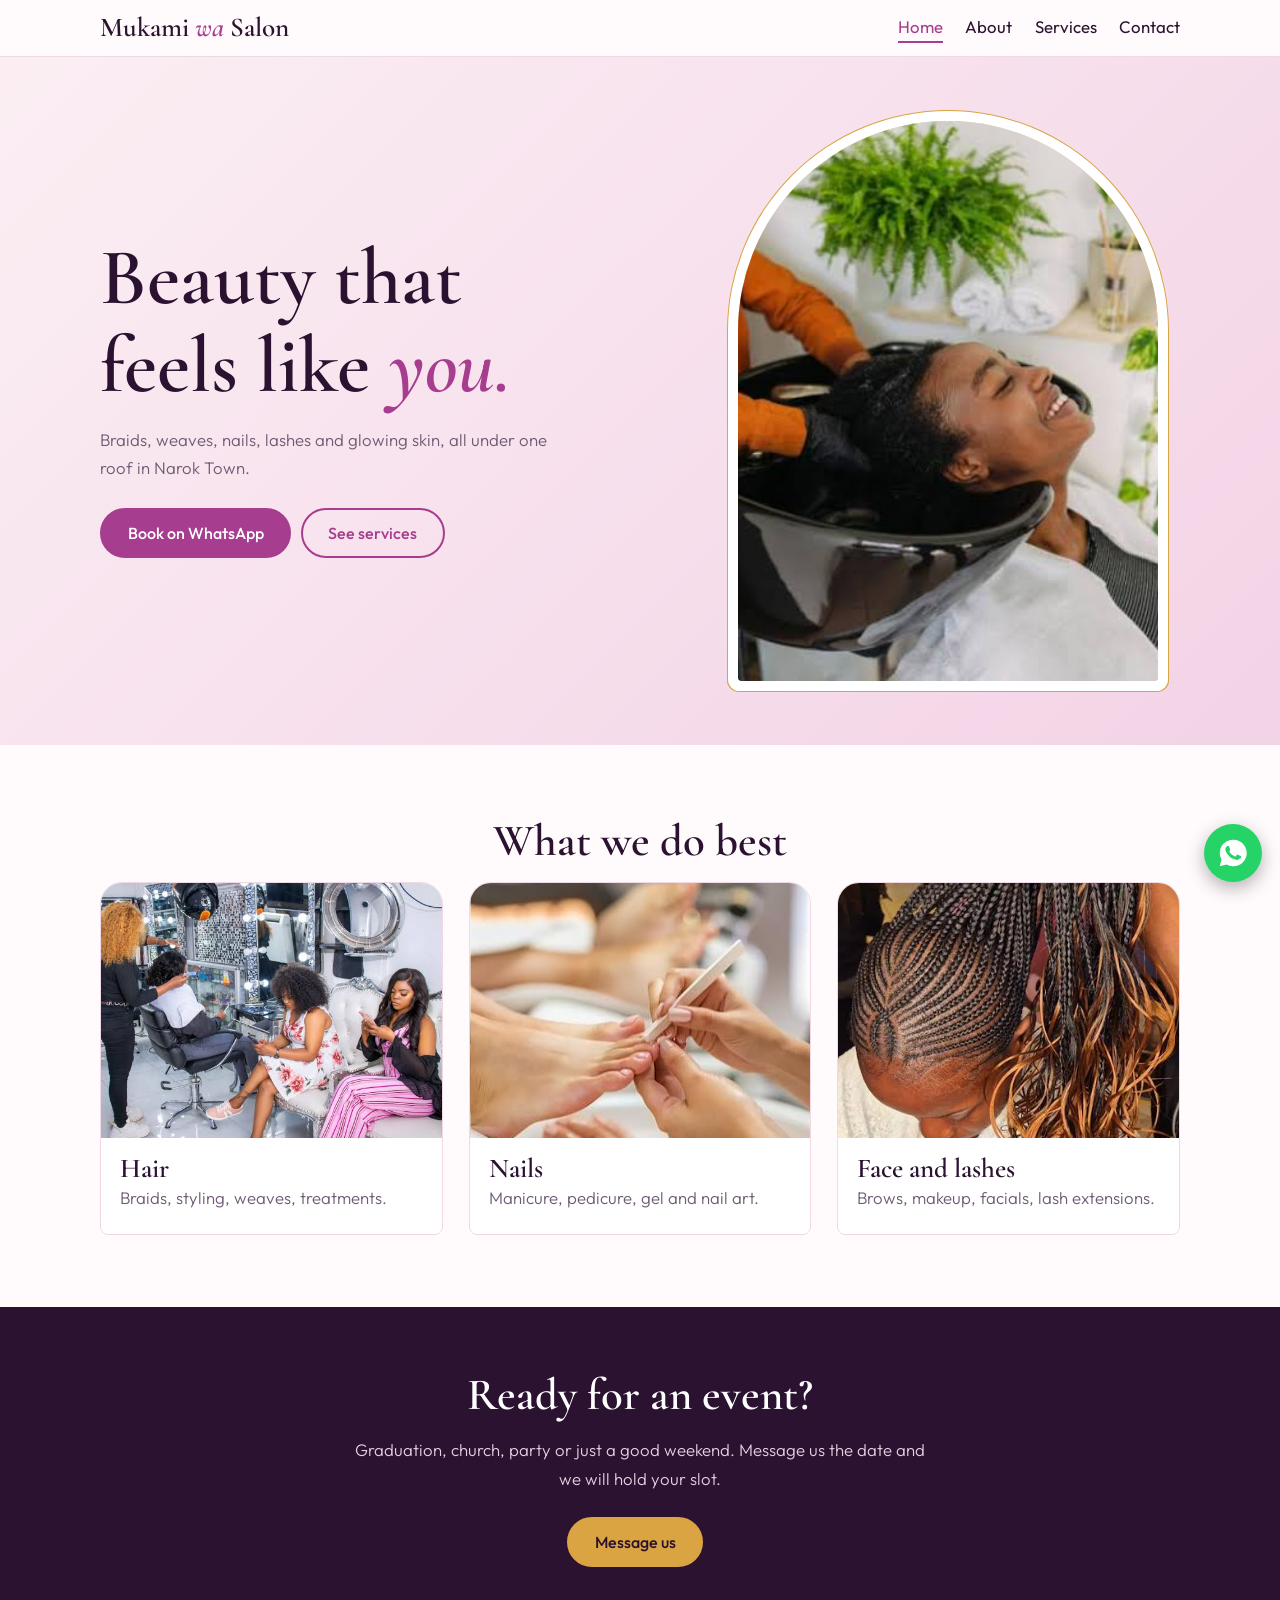
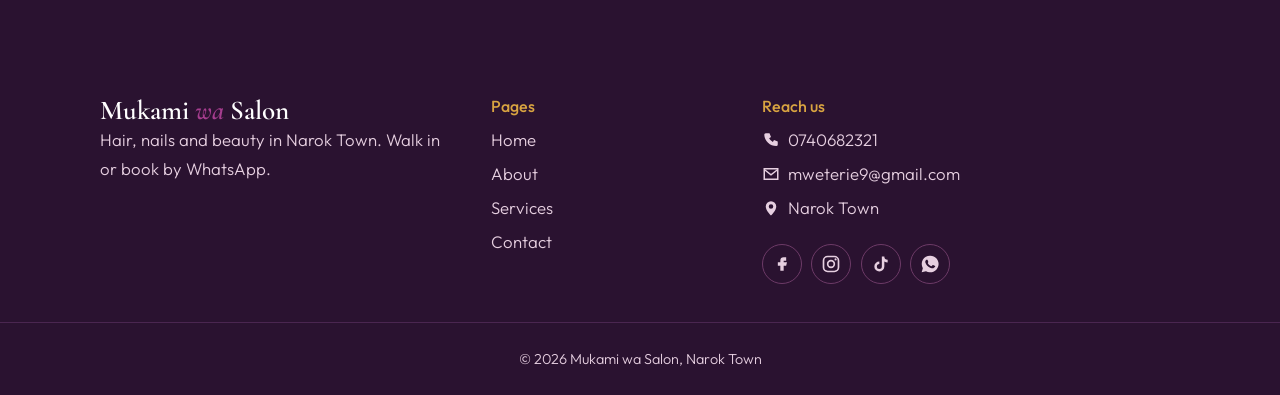
==== index.html @ 2cd31233 "Add files via upload" ====
<!DOCTYPE html><html lang="en"><head><meta charset="utf-8"><meta name="viewport" content="width=device-width,initial-scale=1"><title>Home | Mukami wa Salon, Narok</title>
<meta name="description" content="Mukami wa Salon in Narok Town: hair styling, braids, nails, facials, makeup and lashes.">
<link rel="preconnect" href="https://fonts.googleapis.com"><link rel="preconnect" href="https://fonts.gstatic.com" crossorigin>
<link href="https://fonts.googleapis.com/css2?family=Cormorant+Garamond:ital,wght@0,500;0,600;1,500&family=Outfit:wght@300;400;500&display=swap" rel="stylesheet"><link rel="stylesheet" href="style.css"></head><body>
<header><div class="wrap hd"><a class="logo" href="index.html">Mukami <i>wa</i> Salon</a><nav><a href="index.html" class=on>Home</a><a href="about.html">About</a><a href="services.html">Services</a><a href="contact.html">Contact</a></nav></div></header>
<section class="hero"><div class="wrap hg"><div><h1>Beauty that<br>feels like <i>you.</i></h1><p>Braids, weaves, nails, lashes and glowing skin, all under one roof in Narok Town.</p>
<a class="btn" href="https://wa.me/254740682321?text=Hello%20Mukami%20wa%20Salon%2C%20I%27d%20like%20to%20book%20an%20appointment." target="_blank" rel="noopener">Book on WhatsApp</a><a class="btn ghost" href="services.html">See services</a></div>
<div class="arch"><div class="ph " style="--img:url(images/hero.jpg)"></div></div></div></section>
<section class="sec"><div class="wrap"><h2>What we do best</h2><div class="cards">
<a class="card" href="services.html#hair"><div class="ph " style="--img:url(images/hair.jpg)"></div><h3>Hair</h3><p>Braids, styling, weaves, treatments.</p></a>
<a class="card" href="services.html#nails"><div class="ph " style="--img:url(images/nails.jpg)"></div><h3>Nails</h3><p>Manicure, pedicure, gel and nail art.</p></a>
<a class="card" href="services.html#face"><div class="ph " style="--img:url(images/face.jpg)"></div><h3>Face and lashes</h3><p>Brows, makeup, facials, lash extensions.</p></a></div></div></section>
<section class="band"><div class="wrap"><h2>Ready for an event?</h2><p>Graduation, church, party or just a good weekend. Message us the date and we will hold your slot.</p><a class="btn gold" href="https://wa.me/254740682321?text=Hello%20Mukami%20wa%20Salon%2C%20I%27d%20like%20to%20book%20an%20appointment." target="_blank" rel="noopener">Message us</a></div></section><footer><div class="wrap fg"><div><div class="logo">Mukami <i>wa</i> Salon</div><p>Hair, nails and beauty in Narok Town. Walk in or book by WhatsApp.</p></div>
<div><h4>Pages</h4><a href="index.html" class=on>Home</a><a href="about.html">About</a><a href="services.html">Services</a><a href="contact.html">Contact</a></div>
<div><h4>Reach us</h4><a href="tel:0740682321"><svg viewBox="0 0 24 24" fill="currentColor" aria-hidden="true"><path d="M6 3h4l2 5-2.500 1.500a11 11 0 0 0 5 5L16 12l5 2v4a2 2 0 0 1-2 2A16 16 0 0 1 3 5a2 2 0 0 1 2-2z"/></svg> 0740682321</a><a href="mailto:mweterie9@gmail.com"><svg viewBox="0 0 24 24" fill="currentColor" aria-hidden="true"><path d="M3 5h18v14H3z" fill="none" stroke="currentColor" stroke-width="2"/><path d="m3 6 9 7 9-7" fill="none" stroke="currentColor" stroke-width="2"/></svg> mweterie9@gmail.com</a><span><svg viewBox="0 0 24 24" fill="currentColor" aria-hidden="true"><path d="M12 22s7-6.500 7-12a7 7 0 0 0-14 0c0 5.500 7 12 7 12zm0-9a3 3 0 1 1 0-6 3 3 0 0 1 0 6z"/></svg> Narok Town</span>
<div class="soc"><a href="#" aria-label="Facebook"><svg viewBox="0 0 24 24" fill="currentColor" aria-hidden="true"><path d="M14 8h3V4h-3a4 4 0 0 0-4 4v2H7v4h3v6h4v-6h3l1-4h-4V8z"/></svg></a><a href="#" aria-label="Instagram"><svg viewBox="0 0 24 24" fill="currentColor" aria-hidden="true"><rect x="3" y="3" width="18" height="18" rx="5" fill="none" stroke="currentColor" stroke-width="2"/><circle cx="12" cy="12" r="4" fill="none" stroke="currentColor" stroke-width="2"/><circle cx="17.5" cy="6.5" r="1.3"/></svg></a><a href="#" aria-label="TikTok"><svg viewBox="0 0 24 24" fill="currentColor" aria-hidden="true"><path d="M16 3h-3v12a3 3 0 1 1-3-3v-3a6 6 0 1 0 6 6V9a7 7 0 0 0 4 1.3V7a4 4 0 0 1-4-4z"/></svg></a><a href="https://wa.me/254740682321?text=Hello%20Mukami%20wa%20Salon%2C%20I%27d%20like%20to%20book%20an%20appointment." aria-label="WhatsApp"><svg viewBox="0 0 24 24" fill="currentColor" aria-hidden="true"><path d="M12 2a10 10 0 0 0-8.6 15L2 22l5.2-1.4A10 10 0 1 0 12 2zm5.2 13.9c-.2.6-1.3 1.2-1.8 1.2-.5.1-1 .2-3.3-.7-2.800-1.100-4.600-4-4.700-4.200-.1-.2-1.100-1.500-1.100-2.800s.7-2 1-2.300c.2-.3.500-.3.700-.3h.5c.2 0 .4 0 .6.500l.8 2c.1.2.1.4 0 .5l-.4.600c-.2.200-.3.300-.1.600.2.300.8 1.300 1.700 2.100 1.200 1 2.100 1.300 2.400 1.500.3.100.5.100.6-.1l.9-1.100c.2-.3.400-.2.700-.1l1.900.9c.3.100.5.200.5.300.1.200.1.800-.1 1.400z"/></svg></a></div></div></div>
<div class="copy">&copy; 2026 Mukami wa Salon, Narok Town</div></footer><a class="wa" href="https://wa.me/254740682321?text=Hello%20Mukami%20wa%20Salon%2C%20I%27d%20like%20to%20book%20an%20appointment." aria-label="Chat on WhatsApp" target="_blank" rel="noopener"><svg viewBox="0 0 24 24" fill="currentColor" aria-hidden="true"><path d="M12 2a10 10 0 0 0-8.6 15L2 22l5.2-1.4A10 10 0 1 0 12 2zm5.2 13.9c-.2.6-1.3 1.2-1.8 1.2-.5.1-1 .2-3.3-.7-2.800-1.100-4.600-4-4.700-4.200-.1-.2-1.100-1.500-1.100-2.800s.7-2 1-2.300c.2-.3.500-.3.700-.3h.5c.2 0 .4 0 .6.500l.8 2c.1.2.1.4 0 .5l-.4.600c-.2.200-.3.300-.1.600.2.300.8 1.300 1.700 2.100 1.200 1 2.100 1.300 2.400 1.500.3.100.5.100.6-.1l.9-1.100c.2-.3.400-.2.700-.1l1.900.9c.3.100.5.200.5.300.1.200.1.800-.1 1.400z"/></svg></a></body></html>
---- style.css ----
:root{--ink:#2a1230;--orc:#a63d8f;--bl:#fbeef3;--gold:#d9a441;--w:#fffafc;--mut:#6d5a73}
*{box-sizing:border-box;margin:0}html{scroll-behavior:smooth}
body{font:300 1.05rem/1.7 Outfit,sans-serif;color:var(--ink);background:var(--w)}
.wrap{max-width:1120px;margin:auto;padding:0 1.25rem}
h1,h2,h3,.logo{font-family:'Cormorant Garamond',serif;font-weight:600;line-height:1.1}
.logo{font-size:1.7rem;color:var(--ink);text-decoration:none}.logo i{color:var(--orc)}
header{position:sticky;top:0;z-index:5;background:rgba(255,250,252,.92);backdrop-filter:blur(8px);border-bottom:1px solid #f0d9e4}
.hd{display:flex;justify-content:space-between;align-items:center;padding:.8rem 1.25rem;flex-wrap:wrap;gap:.5rem}
nav a{margin-left:1.4rem;text-decoration:none;color:var(--ink);font-weight:400;padding:.2rem 0;border-bottom:2px solid transparent}
nav a:hover,nav a.on{border-color:var(--orc);color:var(--orc)}
h1{font-size:clamp(2.8rem,7vw,5rem);margin-bottom:1rem}h1 i{color:var(--orc)}
.h2,h2{font-size:clamp(2rem,4vw,2.8rem);margin-bottom:1rem}h1.h2{font-size:clamp(2.2rem,5vw,3.4rem)}
.hero{background:linear-gradient(135deg,var(--bl),#f3d3e6);padding:4rem 0}
.hg,.two{display:grid;grid-template-columns:1.1fr .9fr;gap:3rem;align-items:center}
.hero p{max-width:30rem;margin-bottom:1.6rem;color:var(--mut)}
.btn{display:inline-block;background:var(--orc);color:#fff;padding:.8rem 1.6rem;border-radius:99px;text-decoration:none;font-weight:500;border:2px solid var(--orc);margin:0 .6rem .6rem 0;cursor:pointer;font:500 1rem Outfit}
.btn:hover{background:var(--ink);border-color:var(--ink)}.btn.ghost{background:none;color:var(--orc)}.btn.ghost:hover{color:#fff}
.btn.gold{background:var(--gold);border-color:var(--gold);color:var(--ink)}
.ph{background:var(--img) center/cover,linear-gradient(160deg,#c46aa8,#7a2a6c 60%,#2a1230);min-height:100%;width:100%}
.arch{border-radius:999px 999px 18px 18px;overflow:hidden;aspect-ratio:3/4;max-width:420px;box-shadow:0 0 0 10px #fff,0 0 0 11px var(--gold);justify-self:center;width:100%}
.sec{padding:4.5rem 0}.top{padding-top:3.5rem}.sec>.wrap>h2{text-align:center}
.cards{display:grid;grid-template-columns:repeat(3,1fr);gap:1.6rem}
.card{text-decoration:none;color:inherit;background:#fff;border-radius:22px 22px 8px 8px;overflow:hidden;border:1px solid #f0d9e4;transition:transform .25s}
.card:hover{transform:translateY(-4px)}.card .ph{aspect-ratio:4/3;min-height:0}.card h3{font-size:1.7rem;padding:1rem 1.2rem 0}.card p{padding:0 1.2rem 1.3rem;color:var(--mut)}
.band{background:var(--ink);color:#fff;text-align:center;padding:4rem 0}.band p{max-width:36rem;margin:0 auto 1.5rem;color:#e6cfe0}
.two p{margin-bottom:1rem}.lead{color:var(--mut);margin-bottom:1.5rem}
.tick{list-style:none;padding:0;margin:0 0 1.5rem}.tick li:before{content:"\2713";color:var(--orc);margin-right:.6rem}
.sv{padding:2.5rem 0;border-top:1px solid #f0d9e4}.sv:nth-of-type(even) .two>div:last-child{order:-1}
.sq{aspect-ratio:1;border-radius:18px;min-height:0}.sl{list-style:none;padding:0}.sl li{padding:.8rem 0;border-bottom:1px dashed #e4c4d6}.sl b{display:block;font-weight:500}.sl span{color:var(--mut);font-size:.95rem}
.ci{list-style:none;padding:0;margin-bottom:1.5rem}.ci li{display:flex;gap:.7rem;align-items:center;margin:.6rem 0}.ci svg{width:22px;color:var(--orc)}.ci a{color:inherit}
form{background:var(--bl);padding:2rem;border-radius:22px;display:grid;gap:1rem}
label{display:grid;gap:.3rem;font-weight:400}input,select,textarea{font:inherit;padding:.7rem .9rem;border:1px solid #e4c4d6;border-radius:12px;background:#fff}
input:focus,select:focus,textarea:focus,a:focus-visible,button:focus-visible{outline:3px solid var(--gold);outline-offset:2px}
.map iframe{width:100%;height:340px;border:0;display:block}
footer{background:var(--ink);color:#e6cfe0;padding-top:3.5rem}footer .logo{color:#fff}
.fg{display:grid;grid-template-columns:1.2fr .8fr 1.4fr;gap:2rem}footer h4{color:var(--gold);font:500 1rem Outfit;margin-bottom:.6rem}
footer a,footer span{display:flex;gap:.5rem;align-items:center;color:#e6cfe0;text-decoration:none;margin:.35rem 0}footer a:hover{color:var(--gold)}footer svg{width:18px;flex:none}
.soc{display:flex;gap:.6rem;margin-top:1rem}.soc a{width:40px;height:40px;border:1px solid #6d3a67;border-radius:50%;justify-content:center}.soc svg{width:20px}
.copy{text-align:center;padding:1.5rem;margin-top:2rem;border-top:1px solid #4a2650;font-size:.9rem}
.wa{position:fixed;right:18px;bottom:18px;width:58px;height:58px;border-radius:50%;background:#25d366;color:#fff;display:grid;place-items:center;box-shadow:0 6px 18px rgba(0,0,0,.3);z-index:9}.wa svg{width:32px}
@media(max-width:800px){.hg,.two,.fg,.cards{grid-template-columns:1fr}.sv:nth-of-type(even) .two>div:last-child{order:0}nav a{margin:0 1rem 0 0}}
@media(prefers-reduced-motion:reduce){*{transition:none!important;scroll-behavior:auto}}
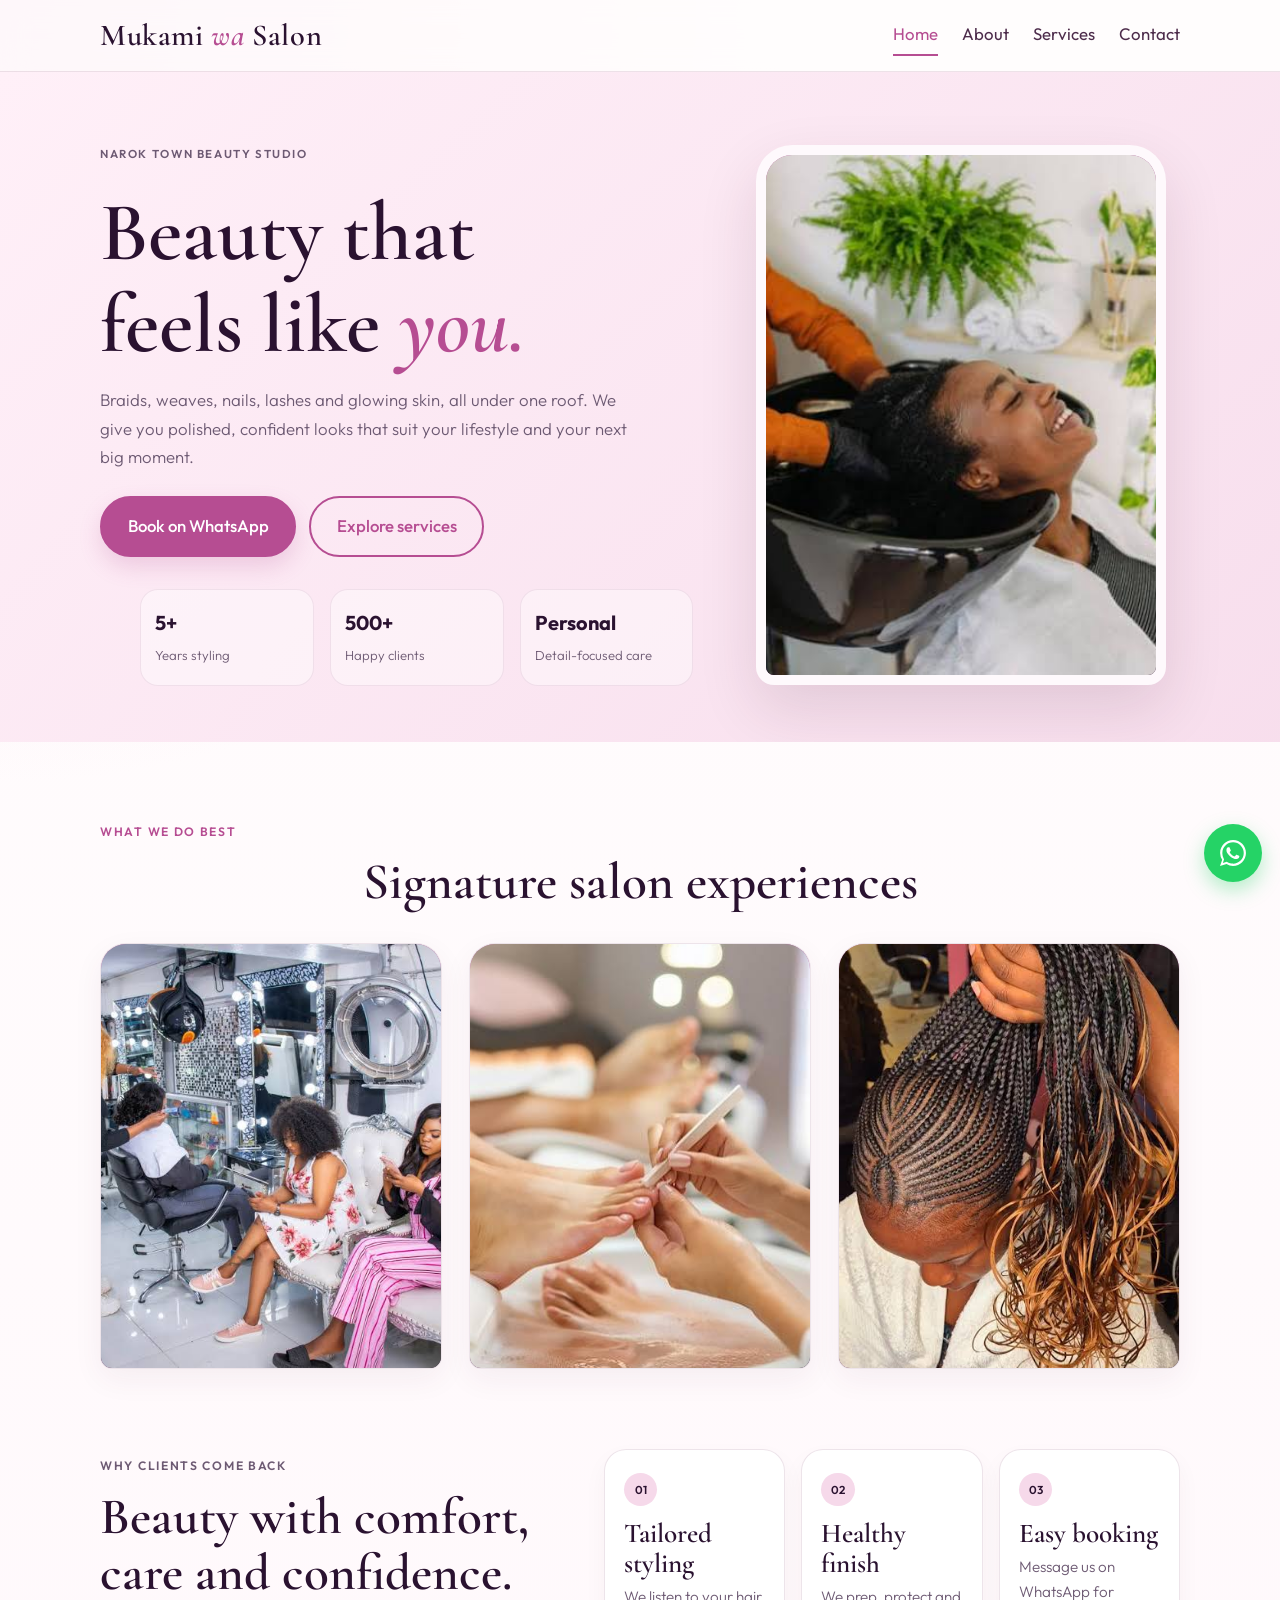
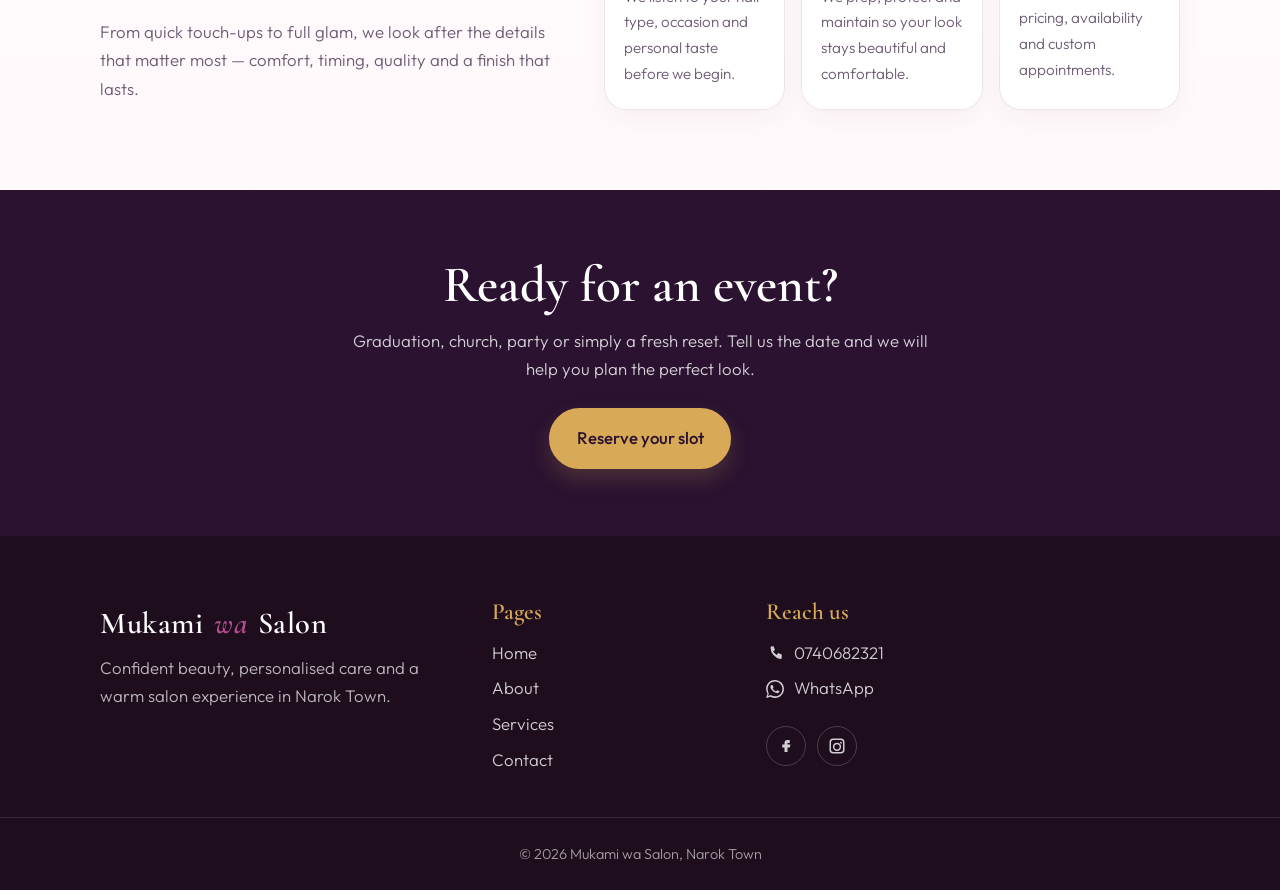
==== commit 710e549f: "Refresh salon branding, add richer service detail, and improve the overall visual polish across the " ====
--- a/index.html
+++ b/index.html
@@ -1,17 +1,188 @@
-<!DOCTYPE html><html lang="en"><head><meta charset="utf-8"><meta name="viewport" content="width=device-width,initial-scale=1"><title>Home | Mukami wa Salon, Narok</title>
-<meta name="description" content="Mukami wa Salon in Narok Town: hair styling, braids, nails, facials, makeup and lashes.">
-<link rel="preconnect" href="https://fonts.googleapis.com"><link rel="preconnect" href="https://fonts.gstatic.com" crossorigin>
-<link href="https://fonts.googleapis.com/css2?family=Cormorant+Garamond:ital,wght@0,500;0,600;1,500&family=Outfit:wght@300;400;500&display=swap" rel="stylesheet"><link rel="stylesheet" href="style.css"></head><body>
-<header><div class="wrap hd"><a class="logo" href="index.html">Mukami <i>wa</i> Salon</a><nav><a href="index.html" class=on>Home</a><a href="about.html">About</a><a href="services.html">Services</a><a href="contact.html">Contact</a></nav></div></header>
-<section class="hero"><div class="wrap hg"><div><h1>Beauty that<br>feels like <i>you.</i></h1><p>Braids, weaves, nails, lashes and glowing skin, all under one roof in Narok Town.</p>
-<a class="btn" href="https://wa.me/254740682321?text=Hello%20Mukami%20wa%20Salon%2C%20I%27d%20like%20to%20book%20an%20appointment." target="_blank" rel="noopener">Book on WhatsApp</a><a class="btn ghost" href="services.html">See services</a></div>
-<div class="arch"><div class="ph " style="--img:url(images/hero.jpg)"></div></div></div></section>
-<section class="sec"><div class="wrap"><h2>What we do best</h2><div class="cards">
-<a class="card" href="services.html#hair"><div class="ph " style="--img:url(images/hair.jpg)"></div><h3>Hair</h3><p>Braids, styling, weaves, treatments.</p></a>
-<a class="card" href="services.html#nails"><div class="ph " style="--img:url(images/nails.jpg)"></div><h3>Nails</h3><p>Manicure, pedicure, gel and nail art.</p></a>
-<a class="card" href="services.html#face"><div class="ph " style="--img:url(images/face.jpg)"></div><h3>Face and lashes</h3><p>Brows, makeup, facials, lash extensions.</p></a></div></div></section>
-<section class="band"><div class="wrap"><h2>Ready for an event?</h2><p>Graduation, church, party or just a good weekend. Message us the date and we will hold your slot.</p><a class="btn gold" href="https://wa.me/254740682321?text=Hello%20Mukami%20wa%20Salon%2C%20I%27d%20like%20to%20book%20an%20appointment." target="_blank" rel="noopener">Message us</a></div></section><footer><div class="wrap fg"><div><div class="logo">Mukami <i>wa</i> Salon</div><p>Hair, nails and beauty in Narok Town. Walk in or book by WhatsApp.</p></div>
-<div><h4>Pages</h4><a href="index.html" class=on>Home</a><a href="about.html">About</a><a href="services.html">Services</a><a href="contact.html">Contact</a></div>
-<div><h4>Reach us</h4><a href="tel:0740682321"><svg viewBox="0 0 24 24" fill="currentColor" aria-hidden="true"><path d="M6 3h4l2 5-2.500 1.500a11 11 0 0 0 5 5L16 12l5 2v4a2 2 0 0 1-2 2A16 16 0 0 1 3 5a2 2 0 0 1 2-2z"/></svg> 0740682321</a><a href="mailto:mweterie9@gmail.com"><svg viewBox="0 0 24 24" fill="currentColor" aria-hidden="true"><path d="M3 5h18v14H3z" fill="none" stroke="currentColor" stroke-width="2"/><path d="m3 6 9 7 9-7" fill="none" stroke="currentColor" stroke-width="2"/></svg> mweterie9@gmail.com</a><span><svg viewBox="0 0 24 24" fill="currentColor" aria-hidden="true"><path d="M12 22s7-6.500 7-12a7 7 0 0 0-14 0c0 5.500 7 12 7 12zm0-9a3 3 0 1 1 0-6 3 3 0 0 1 0 6z"/></svg> Narok Town</span>
-<div class="soc"><a href="#" aria-label="Facebook"><svg viewBox="0 0 24 24" fill="currentColor" aria-hidden="true"><path d="M14 8h3V4h-3a4 4 0 0 0-4 4v2H7v4h3v6h4v-6h3l1-4h-4V8z"/></svg></a><a href="#" aria-label="Instagram"><svg viewBox="0 0 24 24" fill="currentColor" aria-hidden="true"><rect x="3" y="3" width="18" height="18" rx="5" fill="none" stroke="currentColor" stroke-width="2"/><circle cx="12" cy="12" r="4" fill="none" stroke="currentColor" stroke-width="2"/><circle cx="17.5" cy="6.5" r="1.3"/></svg></a><a href="#" aria-label="TikTok"><svg viewBox="0 0 24 24" fill="currentColor" aria-hidden="true"><path d="M16 3h-3v12a3 3 0 1 1-3-3v-3a6 6 0 1 0 6 6V9a7 7 0 0 0 4 1.3V7a4 4 0 0 1-4-4z"/></svg></a><a href="https://wa.me/254740682321?text=Hello%20Mukami%20wa%20Salon%2C%20I%27d%20like%20to%20book%20an%20appointment." aria-label="WhatsApp"><svg viewBox="0 0 24 24" fill="currentColor" aria-hidden="true"><path d="M12 2a10 10 0 0 0-8.6 15L2 22l5.2-1.4A10 10 0 1 0 12 2zm5.2 13.9c-.2.6-1.3 1.2-1.8 1.2-.5.1-1 .2-3.3-.7-2.800-1.100-4.600-4-4.700-4.200-.1-.2-1.100-1.500-1.100-2.800s.7-2 1-2.300c.2-.3.500-.3.700-.3h.5c.2 0 .4 0 .6.500l.8 2c.1.2.1.4 0 .5l-.4.600c-.2.200-.3.300-.1.600.2.300.8 1.300 1.700 2.100 1.200 1 2.100 1.300 2.400 1.500.3.100.5.100.6-.1l.9-1.100c.2-.3.400-.2.700-.1l1.900.9c.3.100.5.200.5.300.1.200.1.800-.1 1.400z"/></svg></a></div></div></div>
-<div class="copy">&copy; 2026 Mukami wa Salon, Narok Town</div></footer><a class="wa" href="https://wa.me/254740682321?text=Hello%20Mukami%20wa%20Salon%2C%20I%27d%20like%20to%20book%20an%20appointment." aria-label="Chat on WhatsApp" target="_blank" rel="noopener"><svg viewBox="0 0 24 24" fill="currentColor" aria-hidden="true"><path d="M12 2a10 10 0 0 0-8.6 15L2 22l5.2-1.4A10 10 0 1 0 12 2zm5.2 13.9c-.2.6-1.3 1.2-1.8 1.2-.5.1-1 .2-3.3-.7-2.800-1.100-4.600-4-4.700-4.200-.1-.2-1.100-1.500-1.100-2.800s.7-2 1-2.300c.2-.3.500-.3.700-.3h.5c.2 0 .4 0 .6.500l.8 2c.1.2.1.4 0 .5l-.4.600c-.2.200-.3.300-.1.600.2.300.8 1.300 1.700 2.100 1.200 1 2.100 1.300 2.400 1.500.3.100.5.100.6-.1l.9-1.100c.2-.3.400-.2.700-.1l1.900.9c.3.100.5.200.5.300.1.200.1.800-.1 1.400z"/></svg></a></body></html>+<!DOCTYPE html>
+<html lang="en">
+  <head>
+    <meta charset="utf-8" />
+    <meta name="viewport" content="width=device-width,initial-scale=1" />
+    <title>Home | Mukami wa Salon, Narok</title>
+    <meta
+      name="description"
+      content="Mukami wa Salon in Narok Town: hair styling, braids, nails, facials, makeup and lashes."
+    />
+    <link rel="preconnect" href="https://fonts.googleapis.com" />
+    <link rel="preconnect" href="https://fonts.gstatic.com" crossorigin />
+    <link
+      href="https://fonts.googleapis.com/css2?family=Cormorant+Garamond:wght@500;600;700&family=Outfit:wght@300;400;500;600;700&display=swap"
+      rel="stylesheet"
+    />
+    <link rel="stylesheet" href="style.css" />
+  </head>
+  <body>
+    <header>
+      <div class="wrap hd">
+        <a class="logo" href="index.html">Mukami <i>wa</i> Salon</a>
+        <nav>
+          <a href="index.html" class="on">Home</a>
+          <a href="about.html">About</a>
+          <a href="services.html">Services</a>
+          <a href="contact.html">Contact</a>
+        </nav>
+      </div>
+    </header>
+
+    <main>
+      <section class="hero">
+        <div class="wrap hg">
+          <div class="hero-copy">
+            <p class="eyebrow">Narok Town beauty studio</p>
+            <h1>Beauty that<br />feels like <i>you.</i></h1>
+            <p>
+              Braids, weaves, nails, lashes and glowing skin, all under one roof.
+              We give you polished, confident looks that suit your lifestyle and your next big moment.
+            </p>
+            <div class="cta-row">
+              <a
+                class="btn"
+                href="https://wa.me/254740682321?text=Hello%20Mukami%20wa%20Salon%2C%20I%27d%20like%20to%20book%20an%20appointment."
+                target="_blank"
+                rel="noopener"
+                >Book on WhatsApp</a
+              >
+              <a class="btn ghost" href="services.html">Explore services</a>
+            </div>
+            <ul class="mini-stats">
+              <li><strong>5+</strong><span>Years styling</span></li>
+              <li><strong>500+</strong><span>Happy clients</span></li>
+              <li><strong>Personal</strong><span>Detail-focused care</span></li>
+            </ul>
+          </div>
+
+          <div class="arch">
+            <div class="ph hero-photo" aria-label="Beauty salon portrait"></div>
+          </div>
+        </div>
+      </section>
+
+      <section class="sec">
+        <div class="wrap">
+          <p class="section-kicker">What we do best</p>
+          <h2>Signature salon experiences</h2>
+          <div class="cards">
+            <a class="card" href="services.html#hair">
+              <div class="ph card-photo hair-photo"></div>
+              <div class="card-body">
+                <h3>Hair</h3>
+                <p>
+                  Braids, weaves, silky styling, treatments and maintenance that keep your look fresh and healthy.
+                </p>
+              </div>
+            </a>
+
+            <a class="card" href="services.html#nails">
+              <div class="ph card-photo nails-photo"></div>
+              <div class="card-body">
+                <h3>Nails</h3>
+                <p>
+                  Classic manicures, pedicures, gel finishes and nail art for a polished everyday glow.
+                </p>
+              </div>
+            </a>
+
+            <a class="card" href="services.html#face">
+              <div class="ph card-photo face-photo"></div>
+              <div class="card-body">
+                <h3>Face & lashes</h3>
+                <p>
+                  Facials, brow shaping, lash artistry, makeup and finishing touches for special days and regular self-care.
+                </p>
+              </div>
+            </a>
+          </div>
+        </div>
+      </section>
+
+      <section class="benefits">
+        <div class="wrap benefit-wrap">
+          <div class="benefit-copy">
+            <p class="section-kicker">Why clients come back</p>
+            <h2>Beauty with comfort, care and confidence.</h2>
+            <p>
+              From quick touch-ups to full glam, we look after the details that matter most — comfort, timing, quality and a finish that lasts.
+            </p>
+          </div>
+
+          <div class="feature-grid">
+            <article>
+              <span class="feature-icon">01</span>
+              <h3>Tailored styling</h3>
+              <p>We listen to your hair type, occasion and personal taste before we begin.</p>
+            </article>
+            <article>
+              <span class="feature-icon">02</span>
+              <h3>Healthy finish</h3>
+              <p>We prep, protect and maintain so your look stays beautiful and comfortable.</p>
+            </article>
+            <article>
+              <span class="feature-icon">03</span>
+              <h3>Easy booking</h3>
+              <p>Message us on WhatsApp for pricing, availability and custom appointments.</p>
+            </article>
+          </div>
+        </div>
+      </section>
+
+      <section class="band">
+        <div class="wrap">
+          <h2>Ready for an event?</h2>
+          <p>
+            Graduation, church, party or simply a fresh reset. Tell us the date and we will help you plan the perfect look.
+          </p>
+          <a
+            class="btn gold"
+            href="https://wa.me/254740682321?text=Hello%20Mukami%20wa%20Salon%2C%20I%27d%20like%20to%20book%20an%20appointment."
+            target="_blank"
+            rel="noopener"
+            >Reserve your slot</a
+          >
+        </div>
+      </section>
+    </main>
+
+    <footer>
+      <div class="wrap fg">
+        <div>
+          <a class="logo" href="index.html">Mukami <i>wa</i> Salon</a>
+          <p>Confident beauty, personalised care and a warm salon experience in Narok Town.</p>
+        </div>
+
+        <div>
+          <h4>Pages</h4>
+          <a href="index.html" class="on">Home</a>
+          <a href="about.html">About</a>
+          <a href="services.html">Services</a>
+          <a href="contact.html">Contact</a>
+        </div>
+
+        <div>
+          <h4>Reach us</h4>
+          <a href="tel:0740682321"><svg viewBox="0 0 24 24" fill="currentColor" aria-hidden="true"><path d="M6 3h4l2 5-2.5 1.5a11 11 0 0 0 5 5L16 12l5 2v4a2 2 0 0 1-2 2A16 16 0 0 1 6 5a2 2 0 0 1 2-2z"/></svg>0740682321</a>
+          <a href="https://wa.me/254740682321" target="_blank" rel="noopener"><svg viewBox="0 0 24 24" fill="currentColor" aria-hidden="true"><path d="M20.52 3.48A11.86 11.86 0 0 0 12.06 0C5.46 0 .1 5.35.1 11.95a11.9 11.9 0 0 0 1.92 6.31L0 24l6.02-1.82a11.93 11.93 0 0 0 5.98 1.82h.01c6.6 0 11.96-5.35 11.96-11.95 0-3.2-1.25-6.22-3.45-8.57zM12.06 21.8c-1.9 0-3.78-.51-5.42-1.48l-.39-.23-3.57 1.08 1.05-3.48-.26-.39A9.8 9.8 0 0 1 2.2 11.95c0-5.43 4.43-9.86 9.86-9.86 2.63 0 5.1 1.02 6.97 2.88a9.8 9.8 0 0 1 2.88 6.98c0 5.43-4.43 9.86-9.86 9.86zm5.41-7.18c-.3-.15-1.76-.87-2.04-.97-.27-.1-.47-.15-.67.15-.2.3-.76.97-.94 1.17-.17.2-.35.22-.65.08-.3-.15-1.28-.47-2.44-1.5-.9-.8-1.52-1.79-1.69-2.09-.18-.3-.02-.46.13-.6.13-.13.3-.35.45-.52.15-.17.2-.29.3-.49.1-.2.05-.38-.02-.52-.08-.15-.67-1.62-.92-2.22-.24-.58-.49-.5-.67-.51l-.57-.01c-.2 0-.52.08-.79.37-.27.3-1.02 1-1.02 2.44 0 1.44 1.04 2.83 1.19 3.03.15.2 2.05 3.13 4.97 4.39.7.3 1.24.48 1.67.61.7.22 1.34.19 1.84.12.57-.08 1.76-.72 2.01-1.42.25-.7.25-1.31.17-1.43-.08-.12-.27-.2-.57-.35z"/></svg>WhatsApp</a>
+          <div class="soc">
+            <a href="#" aria-label="Facebook"><svg viewBox="0 0 24 24" fill="currentColor" aria-hidden="true"><path d="M14 8h3V4h-3a4 4 0 0 0-4 4v2H7v4h3v6h4v-6h3l1-4h-4V8z"/></svg></a>
+            <a href="#" aria-label="Instagram"><svg viewBox="0 0 24 24" fill="currentColor" aria-hidden="true"><path d="M7 2h10a5 5 0 0 1 5 5v10a5 5 0 0 1-5 5H7a5 5 0 0 1-5-5V7a5 5 0 0 1 5-5zm0 2a3 3 0 0 0-3 3v10a3 3 0 0 0 3 3h10a3 3 0 0 0 3-3V7a3 3 0 0 0-3-3H7zm5 3.5A5.5 5.5 0 1 1 6.5 13 5.5 5.5 0 0 1 12 7.5zm0 2A3.5 3.5 0 1 0 15.5 13 3.5 3.5 0 0 0 12 9.5zm5.25-3.25a1.25 1.25 0 1 1-1.25 1.25 1.25 1.25 0 0 1 1.25-1.25z"/></svg></a>
+          </div>
+        </div>
+      </div>
+      <div class="copy">&copy; 2026 Mukami wa Salon, Narok Town</div>
+    </footer>
+
+    <a
+      class="wa"
+      href="https://wa.me/254740682321?text=Hello%20Mukami%20wa%20Salon%2C%20I%27d%20like%20to%20book%20an%20appointment."
+      target="_blank"
+      rel="noopener"
+      aria-label="Chat on WhatsApp"
+    >
+      <svg viewBox="0 0 24 24" fill="currentColor" aria-hidden="true"><path d="M20.52 3.48A11.86 11.86 0 0 0 12.06 0C5.46 0 .1 5.35.1 11.95a11.9 11.9 0 0 0 1.92 6.31L0 24l6.02-1.82a11.93 11.93 0 0 0 5.98 1.82h.01c6.6 0 11.96-5.35 11.96-11.95 0-3.2-1.25-6.22-3.45-8.57zM12.06 21.8c-1.9 0-3.78-.51-5.42-1.48l-.39-.23-3.57 1.08 1.05-3.48-.26-.39A9.8 9.8 0 0 1 2.2 11.95c0-5.43 4.43-9.86 9.86-9.86 2.63 0 5.1 1.02 6.97 2.88a9.8 9.8 0 0 1 2.88 6.98c0 5.43-4.43 9.86-9.86 9.86zm5.41-7.18c-.3-.15-1.76-.87-2.04-.97-.27-.1-.47-.15-.67.15-.2.3-.76.97-.94 1.17-.17.2-.35.22-.65.08-.3-.15-1.28-.47-2.44-1.5-.9-.8-1.52-1.79-1.69-2.09-.18-.3-.02-.46.13-.6.13-.13.3-.35.45-.52.15-.17.2-.29.3-.49.1-.2.05-.38-.02-.52-.08-.15-.67-1.62-.92-2.22-.24-.58-.49-.5-.67-.51l-.57-.01c-.2 0-.52.08-.79.37-.27.3-1.02 1-1.02 2.44 0 1.44 1.04 2.83 1.19 3.03.15.2 2.05 3.13 4.97 4.39.7.3 1.24.48 1.67.61.7.22 1.34.19 1.84.12.57-.08 1.76-.72 2.01-1.42.25-.7.25-1.31.17-1.43-.08-.12-.27-.2-.57-.35z"/></svg>
+    </a>
+  </body>
+</html>
--- a/style.css
+++ b/style.css
@@ -1,42 +1,516 @@
-:root{--ink:#2a1230;--orc:#a63d8f;--bl:#fbeef3;--gold:#d9a441;--w:#fffafc;--mut:#6d5a73}
-*{box-sizing:border-box;margin:0}html{scroll-behavior:smooth}
-body{font:300 1.05rem/1.7 Outfit,sans-serif;color:var(--ink);background:var(--w)}
-.wrap{max-width:1120px;margin:auto;padding:0 1.25rem}
-h1,h2,h3,.logo{font-family:'Cormorant Garamond',serif;font-weight:600;line-height:1.1}
-.logo{font-size:1.7rem;color:var(--ink);text-decoration:none}.logo i{color:var(--orc)}
-header{position:sticky;top:0;z-index:5;background:rgba(255,250,252,.92);backdrop-filter:blur(8px);border-bottom:1px solid #f0d9e4}
-.hd{display:flex;justify-content:space-between;align-items:center;padding:.8rem 1.25rem;flex-wrap:wrap;gap:.5rem}
-nav a{margin-left:1.4rem;text-decoration:none;color:var(--ink);font-weight:400;padding:.2rem 0;border-bottom:2px solid transparent}
-nav a:hover,nav a.on{border-color:var(--orc);color:var(--orc)}
-h1{font-size:clamp(2.8rem,7vw,5rem);margin-bottom:1rem}h1 i{color:var(--orc)}
-.h2,h2{font-size:clamp(2rem,4vw,2.8rem);margin-bottom:1rem}h1.h2{font-size:clamp(2.2rem,5vw,3.4rem)}
-.hero{background:linear-gradient(135deg,var(--bl),#f3d3e6);padding:4rem 0}
-.hg,.two{display:grid;grid-template-columns:1.1fr .9fr;gap:3rem;align-items:center}
-.hero p{max-width:30rem;margin-bottom:1.6rem;color:var(--mut)}
-.btn{display:inline-block;background:var(--orc);color:#fff;padding:.8rem 1.6rem;border-radius:99px;text-decoration:none;font-weight:500;border:2px solid var(--orc);margin:0 .6rem .6rem 0;cursor:pointer;font:500 1rem Outfit}
-.btn:hover{background:var(--ink);border-color:var(--ink)}.btn.ghost{background:none;color:var(--orc)}.btn.ghost:hover{color:#fff}
-.btn.gold{background:var(--gold);border-color:var(--gold);color:var(--ink)}
-.ph{background:var(--img) center/cover,linear-gradient(160deg,#c46aa8,#7a2a6c 60%,#2a1230);min-height:100%;width:100%}
-.arch{border-radius:999px 999px 18px 18px;overflow:hidden;aspect-ratio:3/4;max-width:420px;box-shadow:0 0 0 10px #fff,0 0 0 11px var(--gold);justify-self:center;width:100%}
-.sec{padding:4.5rem 0}.top{padding-top:3.5rem}.sec>.wrap>h2{text-align:center}
-.cards{display:grid;grid-template-columns:repeat(3,1fr);gap:1.6rem}
-.card{text-decoration:none;color:inherit;background:#fff;border-radius:22px 22px 8px 8px;overflow:hidden;border:1px solid #f0d9e4;transition:transform .25s}
-.card:hover{transform:translateY(-4px)}.card .ph{aspect-ratio:4/3;min-height:0}.card h3{font-size:1.7rem;padding:1rem 1.2rem 0}.card p{padding:0 1.2rem 1.3rem;color:var(--mut)}
-.band{background:var(--ink);color:#fff;text-align:center;padding:4rem 0}.band p{max-width:36rem;margin:0 auto 1.5rem;color:#e6cfe0}
-.two p{margin-bottom:1rem}.lead{color:var(--mut);margin-bottom:1.5rem}
-.tick{list-style:none;padding:0;margin:0 0 1.5rem}.tick li:before{content:"\2713";color:var(--orc);margin-right:.6rem}
-.sv{padding:2.5rem 0;border-top:1px solid #f0d9e4}.sv:nth-of-type(even) .two>div:last-child{order:-1}
-.sq{aspect-ratio:1;border-radius:18px;min-height:0}.sl{list-style:none;padding:0}.sl li{padding:.8rem 0;border-bottom:1px dashed #e4c4d6}.sl b{display:block;font-weight:500}.sl span{color:var(--mut);font-size:.95rem}
-.ci{list-style:none;padding:0;margin-bottom:1.5rem}.ci li{display:flex;gap:.7rem;align-items:center;margin:.6rem 0}.ci svg{width:22px;color:var(--orc)}.ci a{color:inherit}
-form{background:var(--bl);padding:2rem;border-radius:22px;display:grid;gap:1rem}
-label{display:grid;gap:.3rem;font-weight:400}input,select,textarea{font:inherit;padding:.7rem .9rem;border:1px solid #e4c4d6;border-radius:12px;background:#fff}
-input:focus,select:focus,textarea:focus,a:focus-visible,button:focus-visible{outline:3px solid var(--gold);outline-offset:2px}
-.map iframe{width:100%;height:340px;border:0;display:block}
-footer{background:var(--ink);color:#e6cfe0;padding-top:3.5rem}footer .logo{color:#fff}
-.fg{display:grid;grid-template-columns:1.2fr .8fr 1.4fr;gap:2rem}footer h4{color:var(--gold);font:500 1rem Outfit;margin-bottom:.6rem}
-footer a,footer span{display:flex;gap:.5rem;align-items:center;color:#e6cfe0;text-decoration:none;margin:.35rem 0}footer a:hover{color:var(--gold)}footer svg{width:18px;flex:none}
-.soc{display:flex;gap:.6rem;margin-top:1rem}.soc a{width:40px;height:40px;border:1px solid #6d3a67;border-radius:50%;justify-content:center}.soc svg{width:20px}
-.copy{text-align:center;padding:1.5rem;margin-top:2rem;border-top:1px solid #4a2650;font-size:.9rem}
-.wa{position:fixed;right:18px;bottom:18px;width:58px;height:58px;border-radius:50%;background:#25d366;color:#fff;display:grid;place-items:center;box-shadow:0 6px 18px rgba(0,0,0,.3);z-index:9}.wa svg{width:32px}
-@media(max-width:800px){.hg,.two,.fg,.cards{grid-template-columns:1fr}.sv:nth-of-type(even) .two>div:last-child{order:0}nav a{margin:0 1rem 0 0}}
-@media(prefers-reduced-motion:reduce){*{transition:none!important;scroll-behavior:auto}}
+:root {
+  --ink: #2a1230;
+  --ink-soft: #4d2c4b;
+  --orc: #b64d92;
+  --orchid: #f6d9ea;
+  --blush: #fff6fb;
+  --gold: #d8a957;
+  --gold-soft: #f7e7c0;
+  --w: #fffdfd;
+  --mut: #6d5a73;
+  --line: rgba(125, 66, 108, 0.14);
+  --shadow: 0 24px 60px rgba(61, 16, 44, 0.12);
+}
+
+* { box-sizing: border-box; margin: 0; }
+html { scroll-behavior: smooth; }
+body {
+  font: 300 1.05rem/1.7 "Outfit", sans-serif;
+  color: var(--ink);
+  background:
+    radial-gradient(circle at top left, rgba(246, 217, 234, 0.7), transparent 28%),
+    linear-gradient(180deg, #fffdfd 0%, #fff7fb 100%);
+}
+
+a { color: inherit; }
+img { max-width: 100%; display: block; }
+.wrap {
+  max-width: 1120px;
+  margin: 0 auto;
+  padding: 0 1.25rem;
+}
+
+h1, h2, h3, h4, .logo {
+  font-family: "Cormorant Garamond", serif;
+  font-weight: 600;
+  line-height: 1.1;
+}
+
+.logo {
+  font-size: 1.9rem;
+  color: var(--ink);
+  text-decoration: none;
+  letter-spacing: 0.02em;
+}
+.logo i { color: var(--orc); }
+
+header {
+  position: sticky;
+  top: 0;
+  z-index: 20;
+  background: rgba(255, 253, 253, 0.78);
+  backdrop-filter: blur(14px);
+  border-bottom: 1px solid var(--line);
+}
+
+.hd {
+  display: flex;
+  justify-content: space-between;
+  align-items: center;
+  padding: 0.9rem 1.25rem;
+  flex-wrap: wrap;
+  gap: 0.8rem;
+}
+
+nav {
+  display: flex;
+  align-items: center;
+  gap: 1.5rem;
+  flex-wrap: wrap;
+}
+nav a {
+  text-decoration: none;
+  color: var(--ink-soft);
+  font-weight: 400;
+  padding: 0.35rem 0;
+  border-bottom: 2px solid transparent;
+  transition: color 0.2s ease, border-color 0.2s ease;
+}
+nav a:hover, nav a.on {
+  border-color: var(--orc);
+  color: var(--orc);
+}
+
+h1 {
+  font-size: clamp(3.1rem, 7vw, 5.2rem);
+  margin-bottom: 1rem;
+}
+h1 i, .h2 i { color: var(--orc); }
+
+.h2, h2 {
+  font-size: clamp(2.2rem, 4vw, 3.2rem);
+  margin-bottom: 1rem;
+}
+
+.section-kicker {
+  text-transform: uppercase;
+  letter-spacing: 0.14em;
+  font-size: 0.76rem;
+  color: var(--orc);
+  font-weight: 600;
+  margin-bottom: 0.75rem;
+}
+
+.eyebrow {
+  text-transform: uppercase;
+  letter-spacing: 0.14em;
+  font-size: 0.72rem;
+  color: var(--orc);
+  font-weight: 600;
+  margin-bottom: 0.75rem;
+}
+
+.hero {
+  background: linear-gradient(135deg, rgba(255, 240, 248, 1), rgba(246, 217, 234, 0.85));
+  padding: 4.5rem 0 3.5rem;
+  overflow: hidden;
+}
+
+.hg {
+  display: grid;
+  grid-template-columns: 1.15fr 0.85fr;
+  align-items: center;
+  gap: 3rem;
+}
+
+.hero-copy p {
+  max-width: 34rem;
+  color: var(--mut);
+  margin-bottom: 1.5rem;
+}
+
+.cta-row {
+  display: flex;
+  align-items: center;
+  gap: 0.8rem;
+  flex-wrap: wrap;
+  margin-bottom: 2rem;
+}
+
+.btn {
+  display: inline-block;
+  background: var(--orc);
+  color: #fff;
+  padding: 0.9rem 1.6rem;
+  border-radius: 999px;
+  text-decoration: none;
+  font-weight: 500;
+  border: 2px solid var(--orc);
+  transition: transform 0.2s ease, box-shadow 0.2s ease, background 0.2s ease;
+  box-shadow: 0 10px 22px rgba(182, 77, 146, 0.2);
+}
+.btn:hover {
+  transform: translateY(-1px);
+  background: var(--ink);
+  border-color: var(--ink);
+}
+.btn.ghost {
+  background: transparent;
+  color: var(--orc);
+  box-shadow: none;
+}
+.btn.ghost:hover {
+  color: #fff;
+}
+.btn.gold {
+  background: var(--gold);
+  border-color: var(--gold);
+  color: var(--ink);
+  box-shadow: 0 10px 22px rgba(216, 169, 87, 0.2);
+}
+.btn.gold:hover {
+  background: #c9922d;
+  border-color: #c9922d;
+  color: #fff;
+}
+
+.mini-stats {
+  list-style: none;
+  display: grid;
+  grid-template-columns: repeat(3, minmax(0, 1fr));
+  gap: 1rem;
+  max-width: 38rem;
+}
+.mini-stats li {
+  background: rgba(255,255,255,0.42);
+  border: 1px solid rgba(125, 66, 108, 0.1);
+  border-radius: 18px;
+  padding: 1rem 0.9rem;
+}
+.mini-stats strong {
+  display: block;
+  font-size: 1.25rem;
+  color: var(--ink);
+}
+.mini-stats span {
+  color: var(--mut);
+  font-size: 0.82rem;
+}
+
+.arch {
+  position: relative;
+  max-width: 410px;
+  width: 100%;
+  justify-self: center;
+  border-radius: 36px 36px 18px 18px;
+  overflow: hidden;
+  box-shadow: var(--shadow);
+  background: #fcecf7;
+  border: 10px solid rgba(255,255,255,0.7);
+}
+
+.ph {
+  background: var(--img) center/cover no-repeat, linear-gradient(160deg, #c46aa8, #7a2a6c 60%, #2a1230);
+  width: 100%;
+  min-height: 100%;
+}
+.hero-photo {
+  aspect-ratio: 3 / 4;
+  --img: url("images/hero.jpg");
+}
+
+.sec {
+  padding: 5rem 0 0;
+}
+.sec > .wrap > h2 {
+  text-align: center;
+}
+
+.cards {
+  display: grid;
+  grid-template-columns: repeat(3, minmax(0, 1fr));
+  gap: 1.7rem;
+  margin-top: 2rem;
+}
+
+.card {
+  display: block;
+  text-decoration: none;
+  border-radius: 26px 26px 12px 12px;
+  overflow: hidden;
+  background: rgba(255,255,255,0.9);
+  border: 1px solid var(--line);
+  box-shadow: 0 10px 30px rgba(79, 30, 60, 0.06);
+  transition: transform 0.25s ease, box-shadow 0.25s ease;
+}
+.card:hover {
+  transform: translateY(-4px);
+  box-shadow: 0 18px 36px rgba(79, 30, 60, 0.09);
+}
+.card-photo {
+  aspect-ratio: 4 / 3;
+}
+.hair-photo { --img: url("images/hair.jpg"); }
+.nails-photo { --img: url("images/nails.jpg"); }
+.face-photo { --img: url("images/face.jpg"); }
+.bridal-photo { --img: url("images/hero.jpg"); }
+
+.card-body {
+  padding: 1.2rem 1.2rem 1.5rem;
+}
+.card h3 {
+  font-size: 2rem;
+  margin-bottom: 0.35rem;
+}
+.card p {
+  color: var(--mut);
+}
+
+.benefits {
+  padding: 5rem 0 1rem;
+}
+.benefit-wrap {
+  display: grid;
+  grid-template-columns: 0.9fr 1.1fr;
+  gap: 2rem;
+  align-items: center;
+}
+.benefit-copy p { color: var(--mut); }
+.feature-grid {
+  display: grid;
+  grid-template-columns: repeat(3, minmax(0, 1fr));
+  gap: 1rem;
+}
+.feature-grid article {
+  background: rgba(255,255,255,0.92);
+  border: 1px solid var(--line);
+  border-radius: 22px;
+  padding: 1.4rem 1.2rem;
+  box-shadow: 0 10px 24px rgba(79, 30, 60, 0.04);
+}
+.feature-icon {
+  display: inline-flex;
+  margin-bottom: 0.8rem;
+  width: 2.1rem;
+  height: 2.1rem;
+  border-radius: 50%;
+  align-items: center;
+  justify-content: center;
+  background: var(--orchid);
+  color: var(--ink);
+  font-size: 0.72rem;
+  font-weight: 600;
+}
+.feature-grid h3 {
+  font-size: 1.7rem;
+  margin-bottom: 0.3rem;
+}
+.feature-grid p {
+  color: var(--mut);
+  font-size: 0.95rem;
+}
+
+.band {
+  background: var(--ink);
+  color: #fff;
+  margin-top: 4rem;
+  padding: 4.2rem 0;
+  text-align: center;
+}
+.band h2 { margin-bottom: 0.8rem; }
+.band p {
+  max-width: 38rem;
+  margin: 0 auto 1.5rem;
+  color: rgba(255,255,255,0.8);
+}
+.slim-band { margin-top: 0; }
+
+footer {
+  background: #1d0d1d;
+  color: rgba(255,255,255,0.8);
+  padding-top: 4rem;
+}
+.fg {
+  display: grid;
+  grid-template-columns: 1.2fr 0.8fr 1.4fr;
+  gap: 2.3rem;
+}
+footer .logo { color: #fff; }
+footer p {
+  max-width: 24rem;
+  margin-top: 0.8rem;
+  color: rgba(255,255,255,0.7);
+}
+footer h4 {
+  color: var(--gold);
+  font-size: 1.45rem;
+  margin-bottom: 0.8rem;
+}
+footer a,
+footer span {
+  display: flex;
+  gap: 0.65rem;
+  align-items: center;
+  color: rgba(255,255,255,0.8);
+  text-decoration: none;
+  margin: 0.45rem 0;
+}
+footer a:hover { color: var(--gold); }
+footer svg {
+  width: 18px;
+  flex: none;
+}
+.soc {
+  display: flex;
+  gap: 0.7rem;
+  margin-top: 1rem;
+}
+.soc a {
+  width: 40px;
+  height: 40px;
+  border: 1px solid rgba(255,255,255,0.2);
+  border-radius: 50%;
+  justify-content: center;
+}
+.copy {
+  text-align: center;
+  padding: 1.5rem 0;
+  margin-top: 2.2rem;
+  border-top: 1px solid rgba(255,255,255,0.12);
+  color: rgba(255,255,255,0.6);
+  font-size: 0.9rem;
+}
+
+.wa {
+  position: fixed;
+  right: 18px;
+  bottom: 18px;
+  width: 58px;
+  height: 58px;
+  border-radius: 50%;
+  background: #25d366;
+  color: #fff;
+  display: grid;
+  place-items: center;
+  box-shadow: 0 8px 20px rgba(37, 211, 102, 0.35);
+  z-index: 40;
+}
+.wa svg {
+  width: 26px;
+  height: 26px;
+}
+
+.page-head {
+  text-align: center;
+  max-width: 760px;
+}
+.lead {
+  color: var(--mut);
+  margin: 0 auto;
+  max-width: 44rem;
+  font-size: 1.08rem;
+}
+
+.top {
+  padding-top: 3.5rem;
+}
+
+.sv {
+  padding: 2.2rem 0 1.5rem;
+  border-top: 1px solid var(--line);
+}
+.sv:nth-of-type(even) .two > div:last-child {
+  order: -1;
+}
+.two {
+  display: grid;
+  grid-template-columns: 1.05fr 0.95fr;
+  gap: 2.5rem;
+  align-items: center;
+}
+.two p {
+  margin-bottom: 1rem;
+  color: var(--mut);
+}
+.sq {
+  aspect-ratio: 1;
+  border-radius: 28px;
+  box-shadow: var(--shadow);
+}
+.sl {
+  list-style: none;
+  padding: 0;
+  margin: 0;
+}
+.sl li {
+  padding: 0.9rem 0;
+  border-bottom: 1px dashed rgba(125, 66, 108, 0.2);
+}
+.sl b {
+  display: block;
+  font-weight: 500;
+  color: var(--ink);
+  margin-bottom: 0.2rem;
+}
+.sl span {
+  color: var(--mut);
+}
+
+input, select, textarea {
+  font: inherit;
+  padding: 0.8rem 0.9rem;
+  border: 1px solid #e5d0dd;
+  border-radius: 12px;
+  background: rgba(255,255,255,0.9);
+}
+
+@media (max-width: 900px) {
+  .hg,
+  .two,
+  .benefit-wrap,
+  .fg,
+  .cards,
+  .feature-grid {
+    grid-template-columns: 1fr;
+  }
+  .feature-grid {
+    max-width: 30rem;
+  }
+  .sv:nth-of-type(even) .two > div:last-child {
+    order: 0;
+  }
+  .benefit-copy {
+    text-align: center;
+  }
+}
+
+@media (max-width: 620px) {
+  nav {
+    gap: 0.8rem 1rem;
+  }
+  nav a {
+    margin: 0;
+  }
+  .hero {
+    padding-top: 3.5rem;
+  }
+  .mini-stats {
+    grid-template-columns: 1fr;
+  }
+  .band {
+    padding: 3.2rem 0;
+  }
+  .wa {
+    width: 52px;
+    height: 52px;
+    right: 14px;
+    bottom: 14px;
+  }
+}
+
+@media (prefers-reduced-motion: reduce) {
+  * { transition: none !important; scroll-behavior: auto !important; }
+}
+
+
+%END% 
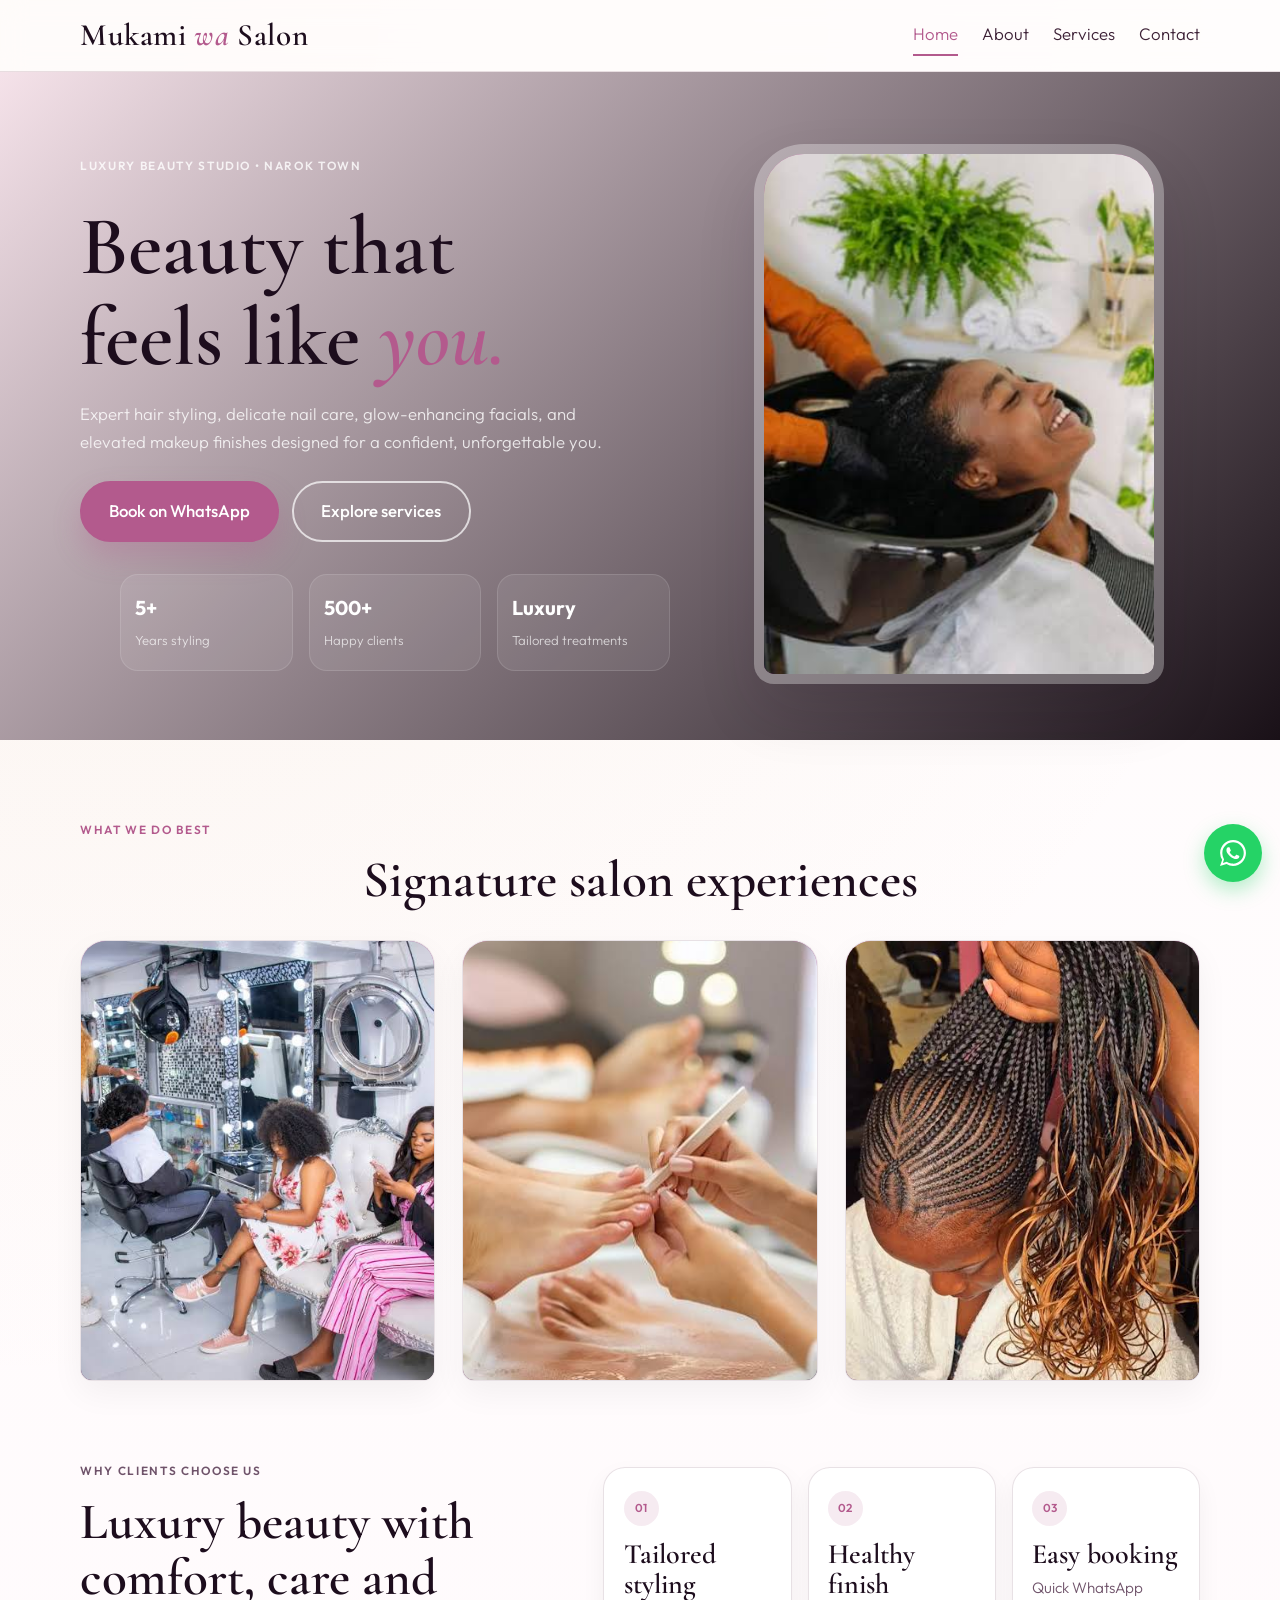
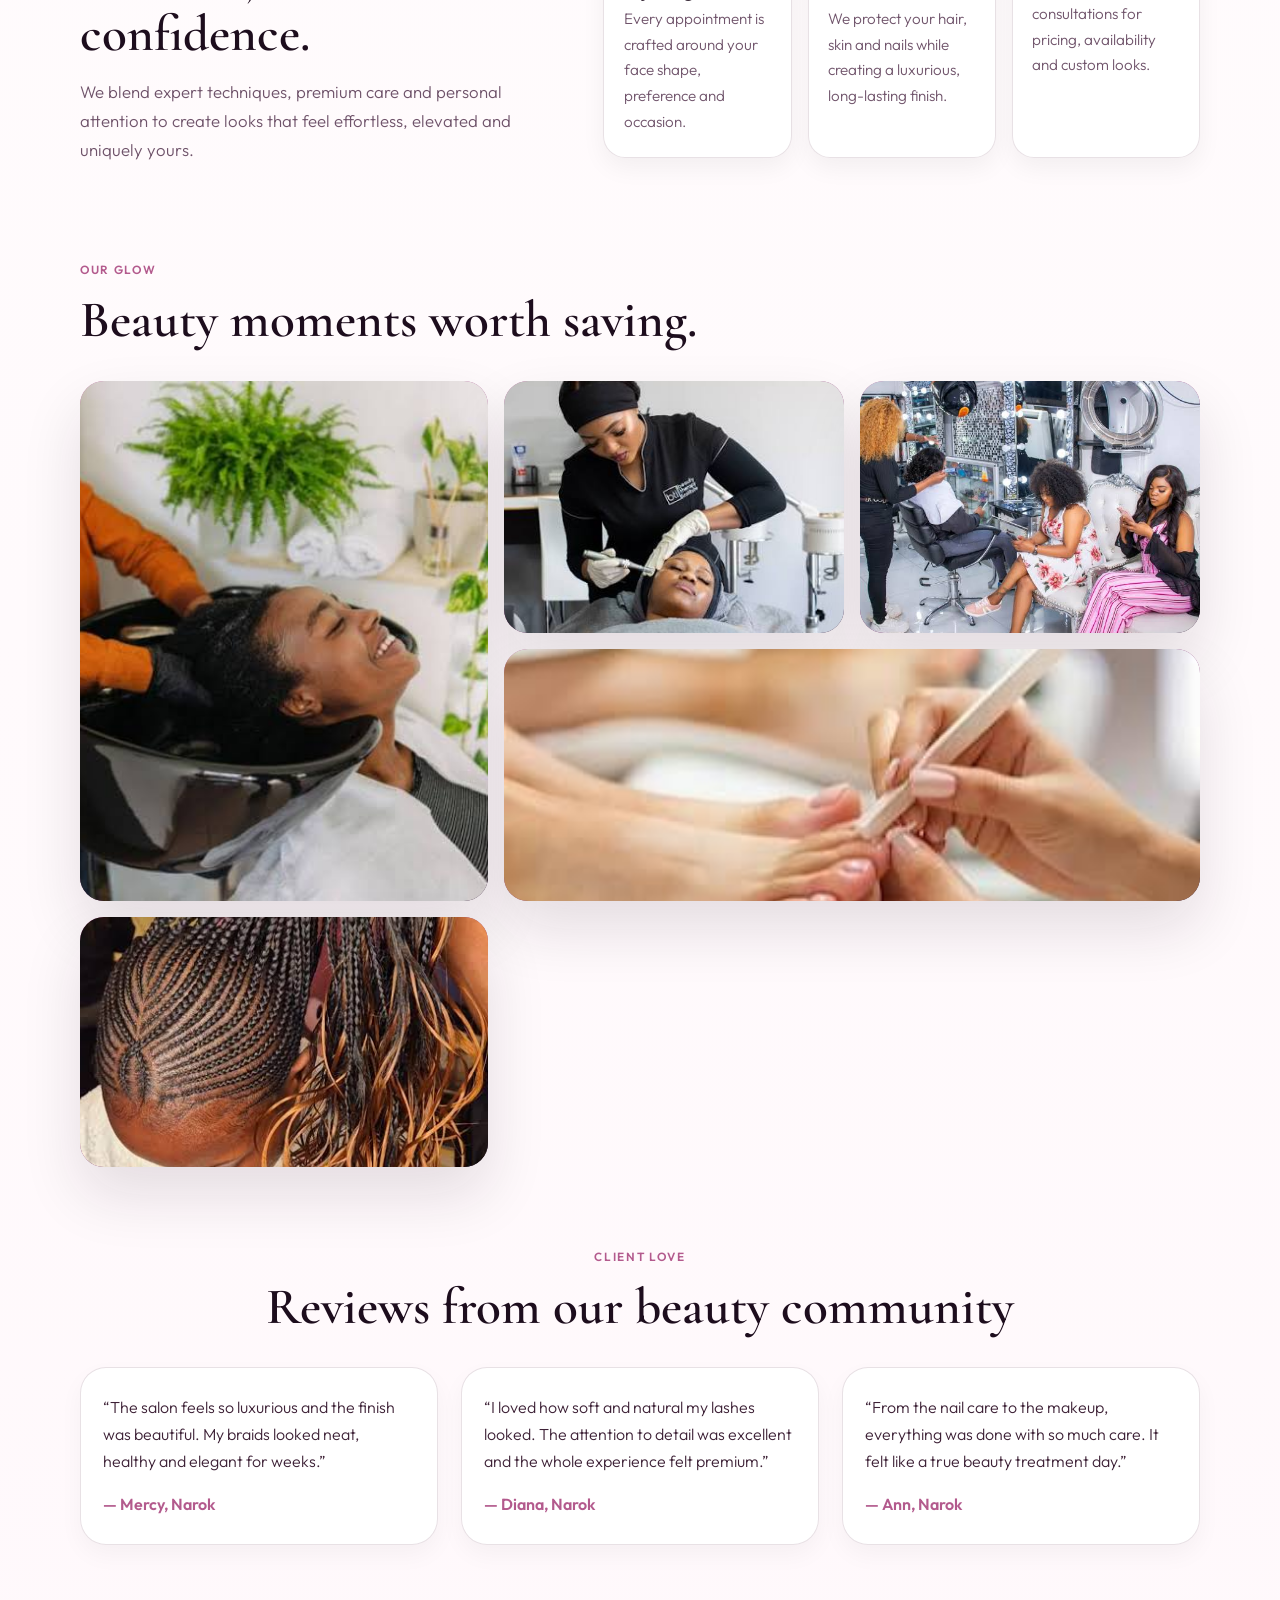
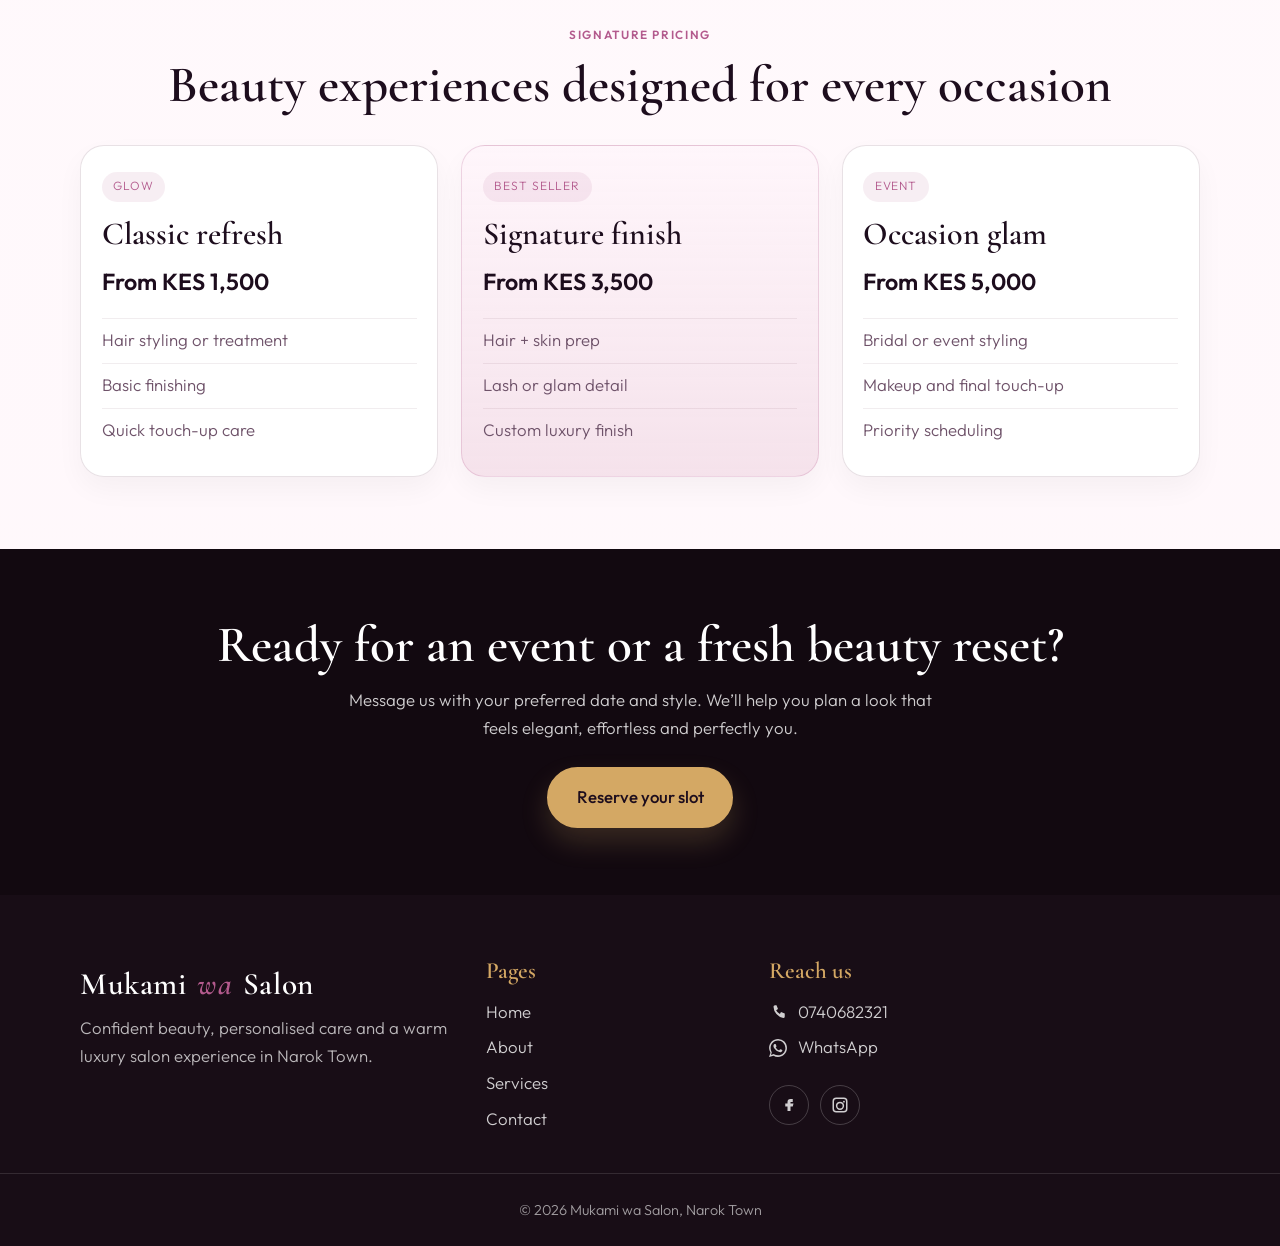
==== commit 775bb2ba: "Upgrade the salon site to a darker, more feminine luxury aesthetic with richer service details, gall" ====
--- a/index.html
+++ b/index.html
@@ -6,7 +6,7 @@
     <title>Home | Mukami wa Salon, Narok</title>
     <meta
       name="description"
-      content="Mukami wa Salon in Narok Town: hair styling, braids, nails, facials, makeup and lashes."
+      content="Mukami wa Salon in Narok Town: luxury hair styling, braids, nails, facials, makeup and lashes."
     />
     <link rel="preconnect" href="https://fonts.googleapis.com" />
     <link rel="preconnect" href="https://fonts.gstatic.com" crossorigin />
@@ -33,11 +33,10 @@
       <section class="hero">
         <div class="wrap hg">
           <div class="hero-copy">
-            <p class="eyebrow">Narok Town beauty studio</p>
+            <p class="eyebrow">Luxury beauty studio • Narok Town</p>
             <h1>Beauty that<br />feels like <i>you.</i></h1>
             <p>
-              Braids, weaves, nails, lashes and glowing skin, all under one roof.
-              We give you polished, confident looks that suit your lifestyle and your next big moment.
+              Expert hair styling, delicate nail care, glow-enhancing facials, and elevated makeup finishes designed for a confident, unforgettable you.
             </p>
             <div class="cta-row">
               <a
@@ -47,17 +46,17 @@
                 rel="noopener"
                 >Book on WhatsApp</a
               >
-              <a class="btn ghost" href="services.html">Explore services</a>
+              <a class="btn btn-ghost" href="services.html">Explore services</a>
             </div>
             <ul class="mini-stats">
               <li><strong>5+</strong><span>Years styling</span></li>
               <li><strong>500+</strong><span>Happy clients</span></li>
-              <li><strong>Personal</strong><span>Detail-focused care</span></li>
+              <li><strong>Luxury</strong><span>Tailored treatments</span></li>
             </ul>
           </div>
 
           <div class="arch">
-            <div class="ph hero-photo" aria-label="Beauty salon portrait"></div>
+            <div class="ph hero-photo" aria-label="Luxury salon portrait"></div>
           </div>
         </div>
       </section>
@@ -71,9 +70,7 @@
               <div class="ph card-photo hair-photo"></div>
               <div class="card-body">
                 <h3>Hair</h3>
-                <p>
-                  Braids, weaves, silky styling, treatments and maintenance that keep your look fresh and healthy.
-                </p>
+                <p>Braids, weaves, silk presses and treatments crafted for healthy, long-lasting elegance.</p>
               </div>
             </a>
 
@@ -81,9 +78,7 @@
               <div class="ph card-photo nails-photo"></div>
               <div class="card-body">
                 <h3>Nails</h3>
-                <p>
-                  Classic manicures, pedicures, gel finishes and nail art for a polished everyday glow.
-                </p>
+                <p>Manicures, pedicures, gel finishes and self-care rituals for a refined polished look.</p>
               </div>
             </a>
 
@@ -91,22 +86,20 @@
               <div class="ph card-photo face-photo"></div>
               <div class="card-body">
                 <h3>Face & lashes</h3>
-                <p>
-                  Facials, brow shaping, lash artistry, makeup and finishing touches for special days and regular self-care.
-                </p>
+                <p>Facials, brow artistry, lash lifts and soft glam for luminous, camera-ready beauty.</p>
               </div>
             </a>
           </div>
         </div>
       </section>
 
-      <section class="benefits">
+      <section class="benefits luxury-panel">
         <div class="wrap benefit-wrap">
           <div class="benefit-copy">
-            <p class="section-kicker">Why clients come back</p>
-            <h2>Beauty with comfort, care and confidence.</h2>
+            <p class="section-kicker">Why clients choose us</p>
+            <h2>Luxury beauty with comfort, care and confidence.</h2>
             <p>
-              From quick touch-ups to full glam, we look after the details that matter most — comfort, timing, quality and a finish that lasts.
+              We blend expert techniques, premium care and personal attention to create looks that feel effortless, elevated and uniquely yours.
             </p>
           </div>
 
@@ -114,17 +107,97 @@
             <article>
               <span class="feature-icon">01</span>
               <h3>Tailored styling</h3>
-              <p>We listen to your hair type, occasion and personal taste before we begin.</p>
+              <p>Every appointment is crafted around your face shape, preference and occasion.</p>
             </article>
             <article>
               <span class="feature-icon">02</span>
               <h3>Healthy finish</h3>
-              <p>We prep, protect and maintain so your look stays beautiful and comfortable.</p>
+              <p>We protect your hair, skin and nails while creating a luxurious, long-lasting finish.</p>
             </article>
             <article>
               <span class="feature-icon">03</span>
               <h3>Easy booking</h3>
-              <p>Message us on WhatsApp for pricing, availability and custom appointments.</p>
+              <p>Quick WhatsApp consultations for pricing, availability and custom looks.</p>
+            </article>
+          </div>
+        </div>
+      </section>
+
+      <section class="gallery-section">
+        <div class="wrap">
+          <div class="section-head">
+            <p class="section-kicker">Our glow</p>
+            <h2>Beauty moments worth saving.</h2>
+          </div>
+          <div class="gallery-grid">
+            <div class="gallery-item tall"><div class="ph gallery-photo gallery-one"></div></div>
+            <div class="gallery-item"><div class="ph gallery-photo gallery-two"></div></div>
+            <div class="gallery-item"><div class="ph gallery-photo gallery-three"></div></div>
+            <div class="gallery-item wide"><div class="ph gallery-photo gallery-four"></div></div>
+            <div class="gallery-item"><div class="ph gallery-photo gallery-five"></div></div>
+          </div>
+        </div>
+      </section>
+
+      <section class="testimonials">
+        <div class="wrap">
+          <div class="section-head center-head">
+            <p class="section-kicker">Client love</p>
+            <h2>Reviews from our beauty community</h2>
+          </div>
+          <div class="testimonial-grid">
+            <blockquote>
+              “The salon feels so luxurious and the finish was beautiful. My braids looked neat, healthy and elegant for weeks.”
+              <cite>— Mercy, Narok</cite>
+            </blockquote>
+            <blockquote>
+              “I loved how soft and natural my lashes looked. The attention to detail was excellent and the whole experience felt premium.”
+              <cite>— Diana, Narok</cite>
+            </blockquote>
+            <blockquote>
+              “From the nail care to the makeup, everything was done with so much care. It felt like a true beauty treatment day.”
+              <cite>— Ann, Narok</cite>
+            </blockquote>
+          </div>
+        </div>
+      </section>
+
+      <section class="pricing-preview">
+        <div class="wrap">
+          <div class="section-head center-head">
+            <p class="section-kicker">Signature pricing</p>
+            <h2>Beauty experiences designed for every occasion</h2>
+          </div>
+          <div class="pricing-grid">
+            <article class="price-card">
+              <span class="plan-tag">Glow</span>
+              <h3>Classic refresh</h3>
+              <div class="price">From KES 1,500</div>
+              <ul>
+                <li>Hair styling or treatment</li>
+                <li>Basic finishing</li>
+                <li>Quick touch-up care</li>
+              </ul>
+            </article>
+            <article class="price-card featured">
+              <span class="plan-tag">Best seller</span>
+              <h3>Signature finish</h3>
+              <div class="price">From KES 3,500</div>
+              <ul>
+                <li>Hair + skin prep</li>
+                <li>Lash or glam detail</li>
+                <li>Custom luxury finish</li>
+              </ul>
+            </article>
+            <article class="price-card">
+              <span class="plan-tag">Event</span>
+              <h3>Occasion glam</h3>
+              <div class="price">From KES 5,000</div>
+              <ul>
+                <li>Bridal or event styling</li>
+                <li>Makeup and final touch-up</li>
+                <li>Priority scheduling</li>
+              </ul>
             </article>
           </div>
         </div>
@@ -132,12 +205,12 @@
 
       <section class="band">
         <div class="wrap">
-          <h2>Ready for an event?</h2>
+          <h2>Ready for an event or a fresh beauty reset?</h2>
           <p>
-            Graduation, church, party or simply a fresh reset. Tell us the date and we will help you plan the perfect look.
+            Message us with your preferred date and style. We’ll help you plan a look that feels elegant, effortless and perfectly you.
           </p>
           <a
-            class="btn gold"
+            class="btn btn-gold"
             href="https://wa.me/254740682321?text=Hello%20Mukami%20wa%20Salon%2C%20I%27d%20like%20to%20book%20an%20appointment."
             target="_blank"
             rel="noopener"
@@ -151,7 +224,7 @@
       <div class="wrap fg">
         <div>
           <a class="logo" href="index.html">Mukami <i>wa</i> Salon</a>
-          <p>Confident beauty, personalised care and a warm salon experience in Narok Town.</p>
+          <p>Confident beauty, personalised care and a warm luxury salon experience in Narok Town.</p>
         </div>
 
         <div>
--- a/style.css
+++ b/style.css
@@ -1,15 +1,17 @@
 :root {
-  --ink: #2a1230;
-  --ink-soft: #4d2c4b;
-  --orc: #b64d92;
-  --orchid: #f6d9ea;
+  --ink: #1d0d1d;
+  --ink-soft: #3d2136;
+  --plt: #f4dfe9;
+  --rose: #d789b5;
+  --rose-deep: #b35a8d;
   --blush: #fff6fb;
-  --gold: #d8a957;
-  --gold-soft: #f7e7c0;
+  --gold: #d4a864;
+  --gold-soft: #f2e2b8;
   --w: #fffdfd;
-  --mut: #6d5a73;
-  --line: rgba(125, 66, 108, 0.14);
-  --shadow: 0 24px 60px rgba(61, 16, 44, 0.12);
+  --mut: #6f536a;
+  --line: rgba(79, 28, 55, 0.13);
+  --shadow: 0 28px 60px rgba(29, 13, 29, 0.12);
+  --bg: #120910;
 }
 
 * { box-sizing: border-box; margin: 0; }
@@ -18,14 +20,15 @@
   font: 300 1.05rem/1.7 "Outfit", sans-serif;
   color: var(--ink);
   background:
-    radial-gradient(circle at top left, rgba(246, 217, 234, 0.7), transparent 28%),
+    radial-gradient(circle at top left, rgba(212, 168, 100, 0.12), transparent 30%),
     linear-gradient(180deg, #fffdfd 0%, #fff7fb 100%);
 }
 
+img { max-width: 100%; display: block; }
 a { color: inherit; }
-img { max-width: 100%; display: block; }
+
 .wrap {
-  max-width: 1120px;
+  max-width: 1160px;
   margin: 0 auto;
   padding: 0 1.25rem;
 }
@@ -37,19 +40,19 @@
 }
 
 .logo {
-  font-size: 1.9rem;
+  font-size: 1.95rem;
   color: var(--ink);
   text-decoration: none;
   letter-spacing: 0.02em;
 }
-.logo i { color: var(--orc); }
+.logo i { color: var(--rose-deep); }
 
 header {
   position: sticky;
   top: 0;
-  z-index: 20;
-  background: rgba(255, 253, 253, 0.78);
-  backdrop-filter: blur(14px);
+  z-index: 30;
+  background: rgba(255, 253, 253, 0.82);
+  backdrop-filter: blur(12px);
   border-bottom: 1px solid var(--line);
 }
 
@@ -71,61 +74,50 @@
 nav a {
   text-decoration: none;
   color: var(--ink-soft);
-  font-weight: 400;
   padding: 0.35rem 0;
   border-bottom: 2px solid transparent;
   transition: color 0.2s ease, border-color 0.2s ease;
 }
 nav a:hover, nav a.on {
-  border-color: var(--orc);
-  color: var(--orc);
+  border-color: var(--rose-deep);
+  color: var(--rose-deep);
 }
 
 h1 {
-  font-size: clamp(3.1rem, 7vw, 5.2rem);
+  font-size: clamp(3rem, 7vw, 5.2rem);
   margin-bottom: 1rem;
 }
-h1 i, .h2 i { color: var(--orc); }
+h1 i, .h2 i { color: var(--rose-deep); }
 
 .h2, h2 {
-  font-size: clamp(2.2rem, 4vw, 3.2rem);
+  font-size: clamp(2.25rem, 4vw, 3.2rem);
   margin-bottom: 1rem;
 }
 
-.section-kicker {
+.section-kicker, .eyebrow {
   text-transform: uppercase;
   letter-spacing: 0.14em;
-  font-size: 0.76rem;
-  color: var(--orc);
+  font-size: 0.74rem;
+  color: var(--rose-deep);
   font-weight: 600;
   margin-bottom: 0.75rem;
 }
 
-.eyebrow {
-  text-transform: uppercase;
-  letter-spacing: 0.14em;
-  font-size: 0.72rem;
-  color: var(--orc);
-  font-weight: 600;
-  margin-bottom: 0.75rem;
-}
-
 .hero {
-  background: linear-gradient(135deg, rgba(255, 240, 248, 1), rgba(246, 217, 234, 0.85));
+  background: linear-gradient(135deg, rgba(244, 223, 233, 0.85), rgba(18, 9, 16, 0.97));
   padding: 4.5rem 0 3.5rem;
-  overflow: hidden;
 }
 
 .hg {
   display: grid;
-  grid-template-columns: 1.15fr 0.85fr;
-  align-items: center;
+  grid-template-columns: 1.1fr 0.9fr;
   gap: 3rem;
+  align-items: center;
 }
 
 .hero-copy p {
   max-width: 34rem;
-  color: var(--mut);
+  color: rgba(255,255,255,0.8);
   margin-bottom: 1.5rem;
 }
 
@@ -139,38 +131,40 @@
 
 .btn {
   display: inline-block;
-  background: var(--orc);
+  background: var(--rose-deep);
   color: #fff;
-  padding: 0.9rem 1.6rem;
+  padding: 0.9rem 1.7rem;
   border-radius: 999px;
   text-decoration: none;
   font-weight: 500;
-  border: 2px solid var(--orc);
+  border: 2px solid var(--rose-deep);
   transition: transform 0.2s ease, box-shadow 0.2s ease, background 0.2s ease;
-  box-shadow: 0 10px 22px rgba(182, 77, 146, 0.2);
+  box-shadow: 0 14px 28px rgba(179, 90, 141, 0.28);
 }
 .btn:hover {
   transform: translateY(-1px);
   background: var(--ink);
   border-color: var(--ink);
 }
-.btn.ghost {
+.btn-ghost {
   background: transparent;
-  color: var(--orc);
+  color: #fff;
+  border-color: rgba(255,255,255,0.7);
   box-shadow: none;
 }
-.btn.ghost:hover {
+.btn-ghost:hover {
+  background: rgba(255,255,255,0.08);
   color: #fff;
 }
-.btn.gold {
+.btn-gold {
   background: var(--gold);
   border-color: var(--gold);
   color: var(--ink);
-  box-shadow: 0 10px 22px rgba(216, 169, 87, 0.2);
-}
-.btn.gold:hover {
-  background: #c9922d;
-  border-color: #c9922d;
+  box-shadow: 0 14px 28px rgba(212, 168, 100, 0.2);
+}
+.btn-gold:hover {
+  background: #c89640;
+  border-color: #c89640;
   color: #fff;
 }
 
@@ -182,18 +176,18 @@
   max-width: 38rem;
 }
 .mini-stats li {
-  background: rgba(255,255,255,0.42);
-  border: 1px solid rgba(125, 66, 108, 0.1);
+  background: rgba(255,255,255,0.08);
+  border: 1px solid rgba(255,255,255,0.12);
   border-radius: 18px;
   padding: 1rem 0.9rem;
 }
 .mini-stats strong {
   display: block;
   font-size: 1.25rem;
-  color: var(--ink);
+  color: #fff;
 }
 .mini-stats span {
-  color: var(--mut);
+  color: rgba(255,255,255,0.7);
   font-size: 0.82rem;
 }
 
@@ -202,11 +196,11 @@
   max-width: 410px;
   width: 100%;
   justify-self: center;
-  border-radius: 36px 36px 18px 18px;
   overflow: hidden;
+  border-radius: 50px 50px 20px 20px;
+  background: rgba(255,255,255,0.06);
+  border: 10px solid rgba(255,255,255,0.26);
   box-shadow: var(--shadow);
-  background: #fcecf7;
-  border: 10px solid rgba(255,255,255,0.7);
 }
 
 .ph {
@@ -238,14 +232,14 @@
   text-decoration: none;
   border-radius: 26px 26px 12px 12px;
   overflow: hidden;
-  background: rgba(255,255,255,0.9);
+  background: rgba(255,255,255,0.92);
   border: 1px solid var(--line);
-  box-shadow: 0 10px 30px rgba(79, 30, 60, 0.06);
+  box-shadow: 0 12px 32px rgba(29, 13, 29, 0.05);
   transition: transform 0.25s ease, box-shadow 0.25s ease;
 }
 .card:hover {
-  transform: translateY(-4px);
-  box-shadow: 0 18px 36px rgba(79, 30, 60, 0.09);
+  transform: translateY(-5px);
+  box-shadow: 0 18px 42px rgba(29, 13, 29, 0.08);
 }
 .card-photo {
   aspect-ratio: 4 / 3;
@@ -253,26 +247,31 @@
 .hair-photo { --img: url("images/hair.jpg"); }
 .nails-photo { --img: url("images/nails.jpg"); }
 .face-photo { --img: url("images/face.jpg"); }
-.bridal-photo { --img: url("images/hero.jpg"); }
+.bridal-photo { --img: url("images/image 1.jpg"); }
+.gallery-one { --img: url("images/image 1.jpg"); }
+.gallery-two { --img: url("images/image 2.jpg"); }
+.gallery-three { --img: url("images/image 3.jpg"); }
+.gallery-four { --img: url("images/image 4.jpg"); }
+.gallery-five { --img: url("images/image 5.jpg"); }
 
 .card-body {
-  padding: 1.2rem 1.2rem 1.5rem;
+  padding: 1.4rem 1.2rem 1.5rem;
 }
 .card h3 {
-  font-size: 2rem;
+  font-size: 2.1rem;
   margin-bottom: 0.35rem;
 }
 .card p {
   color: var(--mut);
 }
 
-.benefits {
+.luxury-panel {
   padding: 5rem 0 1rem;
 }
 .benefit-wrap {
   display: grid;
   grid-template-columns: 0.9fr 1.1fr;
-  gap: 2rem;
+  gap: 2.2rem;
   align-items: center;
 }
 .benefit-copy p { color: var(--mut); }
@@ -286,34 +285,134 @@
   border: 1px solid var(--line);
   border-radius: 22px;
   padding: 1.4rem 1.2rem;
-  box-shadow: 0 10px 24px rgba(79, 30, 60, 0.04);
+  box-shadow: 0 10px 24px rgba(29, 13, 29, 0.05);
 }
 .feature-icon {
   display: inline-flex;
+  width: 2.2rem;
+  height: 2.2rem;
+  border-radius: 50%;
+  align-items: center;
+  justify-content: center;
   margin-bottom: 0.8rem;
-  width: 2.1rem;
-  height: 2.1rem;
-  border-radius: 50%;
-  align-items: center;
-  justify-content: center;
-  background: var(--orchid);
-  color: var(--ink);
+  background: rgba(179, 90, 141, 0.12);
+  color: var(--rose-deep);
   font-size: 0.72rem;
   font-weight: 600;
 }
 .feature-grid h3 {
-  font-size: 1.7rem;
-  margin-bottom: 0.3rem;
+  font-size: 1.75rem;
+  margin-bottom: 0.35rem;
 }
 .feature-grid p {
   color: var(--mut);
   font-size: 0.95rem;
 }
 
+.gallery-section,
+.testimonials,
+.pricing-preview {
+  padding: 5rem 0 0;
+}
+.section-head {
+  margin-bottom: 2rem;
+}
+.center-head { text-align: center; }
+.gallery-grid {
+  display: grid;
+  grid-template-columns: 1.2fr 1fr 1fr;
+  gap: 1rem;
+}
+.gallery-item {
+  overflow: hidden;
+  border-radius: 24px;
+  min-height: 250px;
+  box-shadow: var(--shadow);
+}
+.gallery-item.tall {
+  grid-row: span 2;
+  min-height: 520px;
+}
+.gallery-item.wide {
+  grid-column: span 2;
+}
+.gallery-photo {
+  width: 100%;
+  height: 100%;
+  min-height: 100%;
+}
+
+.testimonial-grid,
+.pricing-grid {
+  display: grid;
+  grid-template-columns: repeat(3, minmax(0, 1fr));
+  gap: 1.4rem;
+}
+blockquote {
+  background: rgba(255,255,255,0.88);
+  border: 1px solid var(--line);
+  border-radius: 26px;
+  padding: 1.6rem 1.4rem;
+  font-size: 1rem;
+  color: var(--ink-soft);
+  box-shadow: 0 10px 24px rgba(29, 13, 29, 0.04);
+}
+blockquote cite {
+  display: block;
+  margin-top: 1rem;
+  color: var(--rose-deep);
+  font-style: normal;
+  font-weight: 600;
+}
+
+.price-card {
+  background: rgba(255,255,255,0.92);
+  border: 1px solid var(--line);
+  border-radius: 24px;
+  padding: 1.5rem 1.3rem;
+  box-shadow: 0 12px 28px rgba(29, 13, 29, 0.04);
+  position: relative;
+}
+.price-card.featured {
+  background: linear-gradient(180deg, rgba(255,246,251,1), rgba(244,223,233,0.9));
+  border-color: rgba(179, 90, 141, 0.22);
+}
+.plan-tag {
+  display: inline-block;
+  background: rgba(179, 90, 141, 0.1);
+  color: var(--rose-deep);
+  padding: 0.3rem 0.7rem;
+  border-radius: 999px;
+  font-size: 0.75rem;
+  letter-spacing: 0.08em;
+  text-transform: uppercase;
+  margin-bottom: 0.9rem;
+}
+.price-card h3 {
+  font-size: 2rem;
+  margin-bottom: 0.7rem;
+}
+.price {
+  font-size: 1.45rem;
+  color: var(--ink);
+  margin-bottom: 1rem;
+  font-weight: 600;
+}
+.price-card ul {
+  list-style: none;
+  padding: 0;
+  margin: 0;
+  color: var(--mut);
+}
+.price-card li {
+  padding: 0.48rem 0;
+  border-top: 1px solid rgba(79, 28, 55, 0.08);
+}
+
 .band {
-  background: var(--ink);
+  background: var(--bg);
   color: #fff;
-  margin-top: 4rem;
+  margin-top: 4.5rem;
   padding: 4.2rem 0;
   text-align: center;
 }
@@ -326,7 +425,7 @@
 .slim-band { margin-top: 0; }
 
 footer {
-  background: #1d0d1d;
+  background: #180d16;
   color: rgba(255,255,255,0.8);
   padding-top: 4rem;
 }
@@ -375,7 +474,7 @@
 .copy {
   text-align: center;
   padding: 1.5rem 0;
-  margin-top: 2.2rem;
+  margin-top: 2rem;
   border-top: 1px solid rgba(255,255,255,0.12);
   color: rgba(255,255,255,0.6);
   font-size: 0.9rem;
@@ -395,10 +494,7 @@
   box-shadow: 0 8px 20px rgba(37, 211, 102, 0.35);
   z-index: 40;
 }
-.wa svg {
-  width: 26px;
-  height: 26px;
-}
+.wa svg { width: 26px; height: 26px; }
 
 .page-head {
   text-align: center;
@@ -407,16 +503,14 @@
 .lead {
   color: var(--mut);
   margin: 0 auto;
-  max-width: 44rem;
+  max-width: 46rem;
   font-size: 1.08rem;
 }
 
-.top {
-  padding-top: 3.5rem;
-}
+.top { padding-top: 3.5rem; }
 
 .sv {
-  padding: 2.2rem 0 1.5rem;
+  padding: 2.3rem 0 1.4rem;
   border-top: 1px solid var(--line);
 }
 .sv:nth-of-type(even) .two > div:last-child {
@@ -444,11 +538,11 @@
 }
 .sl li {
   padding: 0.9rem 0;
-  border-bottom: 1px dashed rgba(125, 66, 108, 0.2);
+  border-bottom: 1px dashed rgba(79, 28, 55, 0.18);
 }
 .sl b {
   display: block;
-  font-weight: 500;
+  font-weight: 600;
   color: var(--ink);
   margin-bottom: 0.2rem;
 }
@@ -459,28 +553,42 @@
 input, select, textarea {
   font: inherit;
   padding: 0.8rem 0.9rem;
-  border: 1px solid #e5d0dd;
+  border: 1px solid #e7d5df;
   border-radius: 12px;
   background: rgba(255,255,255,0.9);
 }
 
-@media (max-width: 900px) {
+@media (max-width: 960px) {
   .hg,
   .two,
   .benefit-wrap,
   .fg,
   .cards,
+  .testimonial-grid,
+  .pricing-grid,
+  .feature-grid,
+  .gallery-grid {
+    grid-template-columns: 1fr;
+  }
+  .gallery-item.tall,
+  .gallery-item.wide {
+    grid-column: auto;
+    grid-row: auto;
+    min-height: 320px;
+  }
   .feature-grid {
-    grid-template-columns: 1fr;
-  }
-  .feature-grid {
-    max-width: 30rem;
+    max-width: 32rem;
   }
   .sv:nth-of-type(even) .two > div:last-child {
     order: 0;
   }
   .benefit-copy {
     text-align: center;
+  }
+  .gallery-section,
+  .testimonials,
+  .pricing-preview {
+    padding-top: 4rem;
   }
 }
 
@@ -511,6 +619,3 @@
 @media (prefers-reduced-motion: reduce) {
   * { transition: none !important; scroll-behavior: auto !important; }
 }
-
-
-%END% 
